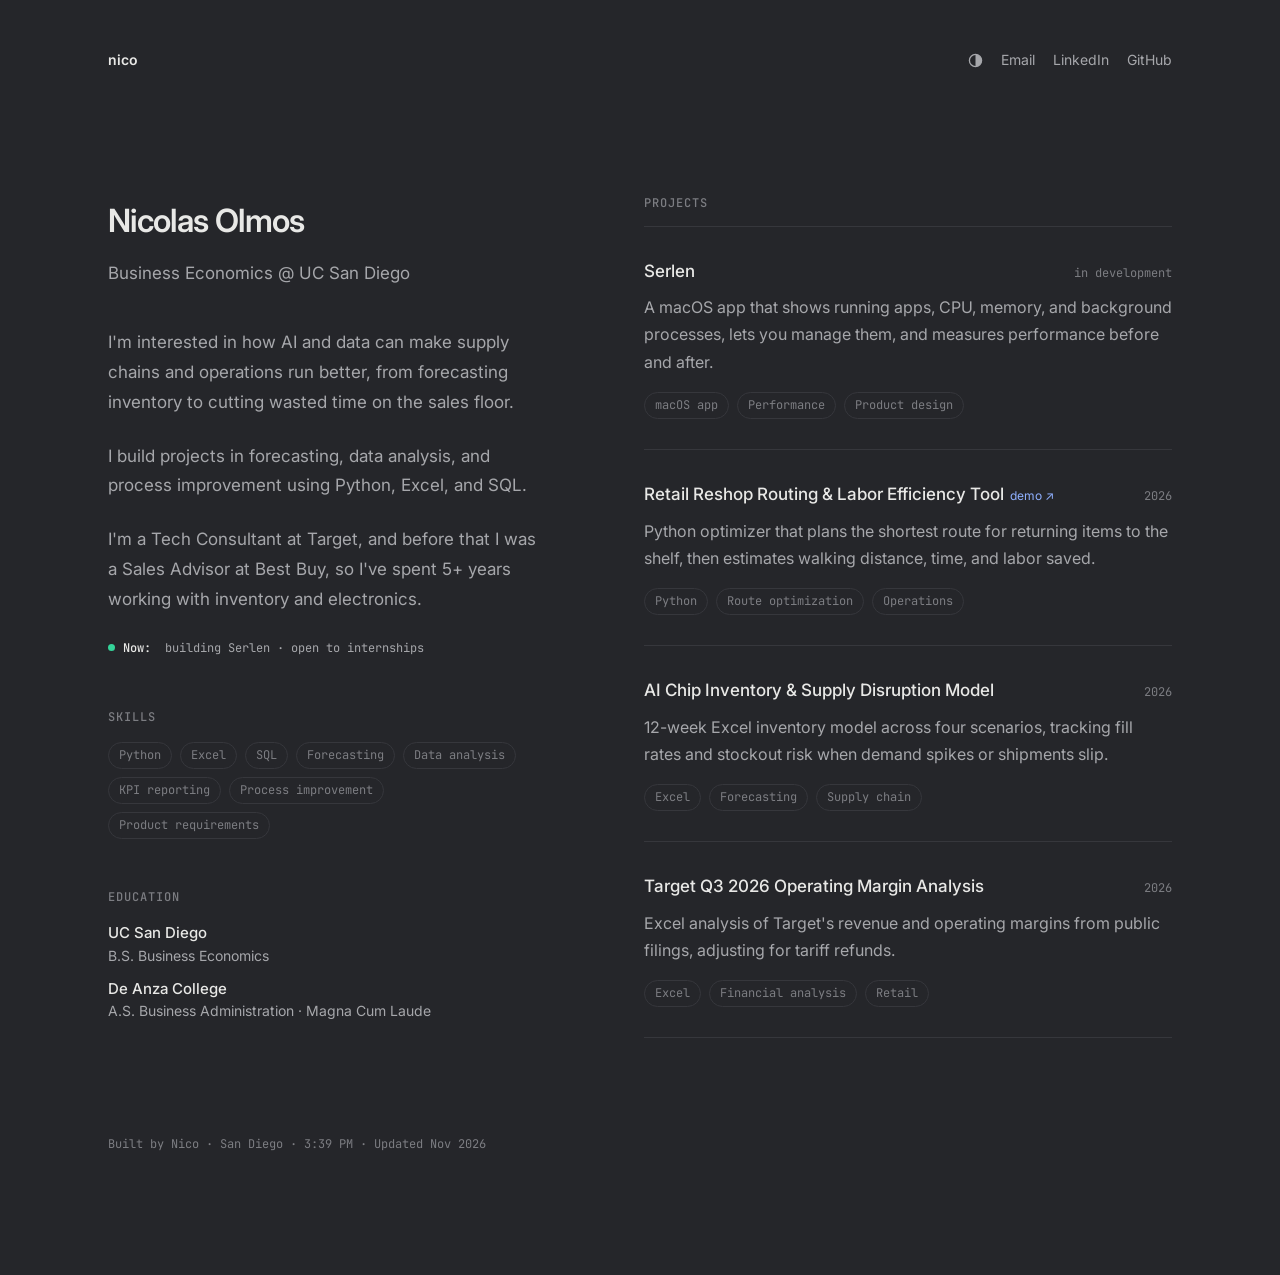
==== index.html @ 308cb354 "Link Reshop Relay demo" ====
<!DOCTYPE html>
<html lang="en">
<head>
<meta charset="UTF-8">
<meta name="viewport" content="width=device-width, initial-scale=1.0">
<title>Nicolas Olmos</title>
<meta name="description" content="Business Economics at UC San Diego. Supply chain and business analytics projects.">
<link rel="icon" href="data:image/svg+xml,%3Csvg xmlns=%27http://www.w3.org/2000/svg%27 viewBox=%270 0 32 32%27%3E%3Crect width=%2732%27 height=%2732%27 rx=%277%27 fill=%27%2325262a%27/%3E%3Ctext x=%2716%27 y=%2722.5%27 font-family=%27Arial,sans-serif%27 font-size=%2718%27 font-weight=%27700%27 fill=%27%238fb0ff%27 text-anchor=%27middle%27%3EN%3C/text%3E%3C/svg%3E">
<link rel="preconnect" href="https://fonts.googleapis.com">
<link rel="preconnect" href="https://fonts.gstatic.com" crossorigin>
<link href="https://fonts.googleapis.com/css2?family=Inter:wght@400;500;600&family=JetBrains+Mono&display=swap" rel="stylesheet">
<link rel="stylesheet" href="style.css">
</head>
<body>
<div class="container">
  <nav><span class="mark">nico</span><div class="navlinks"><button id="theme" class="toggle" aria-label="Switch light or dark mode" title="Light / dark"><svg width="15" height="15" viewBox="0 0 16 16"><circle cx="8" cy="8" r="6.5" fill="none" stroke="currentColor" stroke-width="1.4"/><path d="M8 1.5a6.5 6.5 0 0 1 0 13z" fill="currentColor"/></svg></button><a href="mailto:nolmos28@outlook.com">Email</a><a href="https://www.linkedin.com/in/nicolasolmosba/" target="_blank" rel="noopener">LinkedIn</a><a href="https://github.com/6nico" target="_blank" rel="noopener">GitHub</a></div></nav>

  <main class="grid">
  <section class="intro">
  <h1>Nicolas Olmos</h1>
  <p class="sub">Business Economics @ UC San Diego</p>
  <p>I'm interested in how AI and data can make supply chains and operations run better, from forecasting inventory to cutting wasted time on the sales floor.</p>
  <p>I build projects in forecasting, data analysis, and process improvement using Python, Excel, and SQL.</p>
  <p>I'm a Tech Consultant at Target, and before that I was a Sales Advisor at Best Buy, so I've spent 5+ years working with inventory and electronics.</p>
  <p class="now"><span class="live-dot"></span><b>Now:</b>&nbsp; building Serlen · open to internships</p>

  <h2>Skills</h2>
  <div class="tags skills"><span>Python</span><span>Excel</span><span>SQL</span><span>Forecasting</span><span>Data analysis</span><span>KPI reporting</span><span>Process improvement</span><span>Product requirements</span></div>

  <h2>Education</h2>
  <ul class="edu">
    <li><b>UC San Diego</b><span>B.S. Business Economics</span></li>
    <li><b>De Anza College</b><span>A.S. Business Administration · Magna Cum Laude</span></li>
  </ul>

  </section>
  <section class="work">
  <h2>Projects</h2>
  <ul class="list">
    <li><div class="row"><h3>Serlen</h3><span class="meta">in development</span></div>
      <p>A macOS app that shows running apps, CPU, memory, and background processes, lets you manage them, and measures performance before and after.</p><div class="tags"><span>macOS app</span><span>Performance</span><span>Product design</span></div></li>
    <li><div class="row"><h3><a href="https://6nico.github.io/reshop-relay/" target="_blank" rel="noopener">Retail Reshop Routing &amp; Labor Efficiency Tool</a><span class="live">demo ↗</span></h3><span class="meta">2026</span></div>
      <p>Python optimizer that plans the shortest route for returning items to the shelf, then estimates walking distance, time, and labor saved.</p><div class="tags"><span>Python</span><span>Route optimization</span><span>Operations</span></div></li>
    <li><div class="row"><h3>AI Chip Inventory &amp; Supply Disruption Model</h3><span class="meta">2026</span></div>
      <p>12-week Excel inventory model across four scenarios, tracking fill rates and stockout risk when demand spikes or shipments slip.</p><div class="tags"><span>Excel</span><span>Forecasting</span><span>Supply chain</span></div></li>
    <li><div class="row"><h3>Target Q3 2026 Operating Margin Analysis</h3><span class="meta">2026</span></div>
      <p>Excel analysis of Target's revenue and operating margins from public filings, adjusting for tariff refunds.</p><div class="tags"><span>Excel</span><span>Financial analysis</span><span>Retail</span></div></li>
  </ul>

  </section>
  </main>

  <footer>Built by Nico · San Diego <span id="clock"></span> · Updated Nov 2026</footer>
</div>
<script>
// local time
(function(){var el=document.getElementById('clock');function t(){el.textContent='· '+new Date().toLocaleTimeString('en-US',{timeZone:'America/Los_Angeles',hour:'numeric',minute:'2-digit'})}t();setInterval(t,30000)})();
// theme
(function(){var r=document.documentElement,k='nico-theme';try{var t=localStorage.getItem(k);if(t)r.dataset.theme=t}catch(e){}
document.getElementById('theme').onclick=function(){var n=r.dataset.theme==='light'?'dark':'light';r.dataset.theme=n;try{localStorage.setItem(k,n)}catch(e){}}})();
</script>
<script data-goatcounter="https://6nico.goatcounter.com/count" async src="https://gc.zgo.at/count.js"></script>
</body>
</html>
---- style.css ----
:root{--bg:#25262a;--text:#e8e8e6;--muted:#a6a7ab;--faint:#7c7d82;--line:#36373c;--accent:#8fb0ff;--chip:#2e2f34}
:root[data-theme=light]{--bg:#fafafa;--text:#151515;--muted:#5f5f63;--faint:#8e8e93;--line:#e6e6e8;--accent:#2563eb;--chip:#f0f0f2}
body{transition:background .3s,color .3s}
*{margin:0;padding:0;box-sizing:border-box}
body{font-family:Inter,-apple-system,BlinkMacSystemFont,"Segoe UI",Roboto,sans-serif;background:var(--bg);color:var(--text);line-height:1.75;font-size:17px;-webkit-font-smoothing:antialiased}
.container{max-width:1160px;margin:0 auto;padding:48px 48px 120px}
nav{display:flex;justify-content:space-between;align-items:center;font-size:14px;margin-bottom:120px}
.mark{font-weight:600;letter-spacing:-.01em}
.navlinks{display:flex;gap:18px;align-items:center}
.navlinks a{color:var(--muted);text-decoration:none}
.navlinks a:hover{color:var(--text)}
nav a{color:var(--muted);text-decoration:none}
nav a:hover,nav a.active{color:var(--text)}
h1{font-size:32px;font-weight:600;letter-spacing:-.02em;margin-bottom:10px}
.sub{color:var(--muted);margin-bottom:40px}
p{color:var(--muted);margin-bottom:24px}
p strong{color:var(--text);font-weight:500}
a{color:var(--text);text-decoration:underline;text-decoration-color:var(--line);text-underline-offset:3px;transition:text-decoration-color .2s}
a:hover{text-decoration-color:var(--text)}
h2{font-size:13px;font-weight:500;text-transform:uppercase;letter-spacing:.08em;color:var(--faint);margin:88px 0 12px}
.list{list-style:none}
.list li{border-top:1px solid var(--line);padding:30px 0}
.list li:last-child{border-bottom:1px solid var(--line)}
.row{display:flex;justify-content:space-between;align-items:baseline;gap:16px}
.row h3{font-size:17px;font-weight:500}
.row h3 a{text-decoration:none}
.row h3 a:hover{color:var(--accent)}
.meta{font-size:13px;color:var(--faint);white-space:nowrap}
.list p{font-size:16px;margin:8px 0 0;line-height:1.7}
.live{font-size:12px;color:var(--accent);margin-left:6px;font-weight:400}
.links{display:flex;gap:20px;margin-top:56px;font-size:15px}
@media (max-width:560px){.container{padding:36px 22px 80px}nav{margin-bottom:72px}.row{flex-direction:column;gap:2px}}

.toggle{background:none;border:0;color:var(--muted);cursor:pointer;padding:0;display:flex;align-items:center}
.toggle:hover{color:var(--text)}
.now{font-size:14px;color:var(--muted);margin-top:8px}
.now b{color:var(--text);font-weight:500}
.live-dot{display:inline-block;vertical-align:middle;margin:0 8px 2px 0;width:7px;height:7px;border-radius:50%;background:#34d399;box-shadow:0 0 0 0 rgba(52,211,153,.6);animation:pulse 2s infinite}
@keyframes pulse{0%{box-shadow:0 0 0 0 rgba(52,211,153,.55)}70%{box-shadow:0 0 0 7px rgba(52,211,153,0)}100%{box-shadow:0 0 0 0 rgba(52,211,153,0)}}
.tags{display:flex;flex-wrap:wrap;gap:8px;margin-top:16px}
.tags span{font-size:12px;color:var(--faint);border:1px solid var(--line);border-radius:999px;padding:2px 10px}
@media (prefers-reduced-motion:reduce){.live-dot{animation:none}}

footer{margin-top:96px;font-size:12px;color:var(--faint)}

.container > *{opacity:0;transform:translateY(8px);animation:fadeUp .6s ease forwards}
.container > *:nth-child(1){animation-delay:0s}
.container > *:nth-child(2){animation-delay:.08s}
.container > *:nth-child(3){animation-delay:.16s}
.container > *:nth-child(4){animation-delay:.24s}
.container > *:nth-child(5){animation-delay:.32s}
.container > *:nth-child(6){animation-delay:.4s}
.container > *:nth-child(7){animation-delay:.48s}
.container > *:nth-child(n+8){animation-delay:.56s}
.list li{opacity:0;animation:fadeUp .5s ease forwards}
.list li:nth-child(1){animation-delay:.55s}
.list li:nth-child(2){animation-delay:.65s}
.list li:nth-child(3){animation-delay:.75s}
.list li:nth-child(4){animation-delay:.85s}
@keyframes fadeUp{to{opacity:1;transform:none}}
@media (prefers-reduced-motion:reduce){.container > *,.list li{animation:none;opacity:1;transform:none}}

.meta,.tags span,.now,footer,h2{font-family:"JetBrains Mono",ui-monospace,SFMono-Regular,Menlo,monospace;font-size:12px}

.grid{display:grid;grid-template-columns:minmax(0,5fr) minmax(0,6fr);gap:96px;align-items:start}
.intro{position:sticky;top:48px}
.work h2{margin-top:0}
.grid > section{opacity:0;transform:translateY(8px);animation:fadeUp .6s ease forwards}
.grid > section.work{animation-delay:.15s}
@media (max-width:900px){.container{max-width:680px;padding:36px 22px 80px}.grid{grid-template-columns:1fr;gap:0}.intro{position:static}.work h2{margin-top:88px}}

.intro h2{margin:48px 0 14px}
.skills{margin-top:0}
.edu{list-style:none;display:grid;gap:12px}
.edu li{display:flex;flex-direction:column;font-size:15px;line-height:1.5}
.edu b{color:var(--text);font-weight:500}
.edu span{color:var(--muted);font-size:14px}
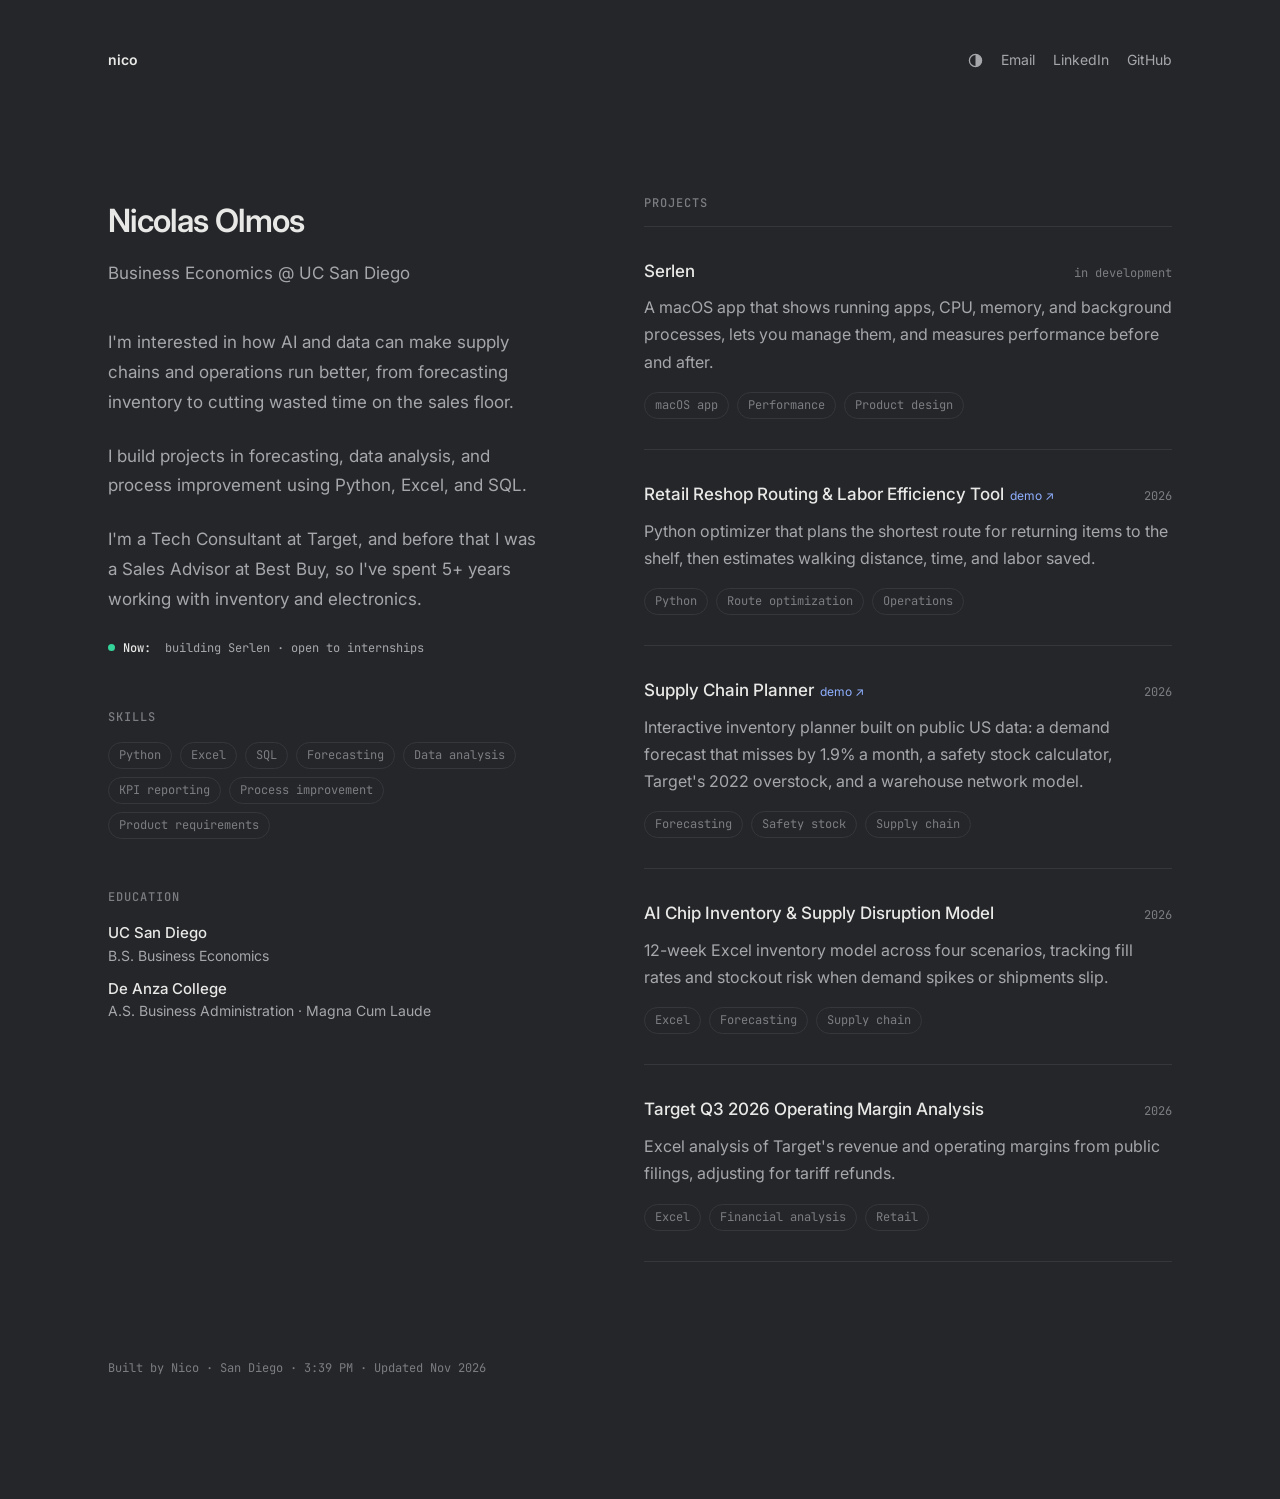
==== commit a94f59a7: "Add Supply Chain Planner project" ====
--- a/index.html
+++ b/index.html
@@ -41,6 +41,8 @@
       <p>A macOS app that shows running apps, CPU, memory, and background processes, lets you manage them, and measures performance before and after.</p><div class="tags"><span>macOS app</span><span>Performance</span><span>Product design</span></div></li>
     <li><div class="row"><h3><a href="https://6nico.github.io/reshop-relay/" target="_blank" rel="noopener">Retail Reshop Routing &amp; Labor Efficiency Tool</a><span class="live">demo ↗</span></h3><span class="meta">2026</span></div>
       <p>Python optimizer that plans the shortest route for returning items to the shelf, then estimates walking distance, time, and labor saved.</p><div class="tags"><span>Python</span><span>Route optimization</span><span>Operations</span></div></li>
+    <li><div class="row"><h3><a href="https://6nico.github.io/supply-chain-planner/" target="_blank" rel="noopener">Supply Chain Planner</a><span class="live">demo ↗</span></h3><span class="meta">2026</span></div>
+      <p>Interactive inventory planner built on public US data: a demand forecast that misses by 1.9% a month, a safety stock calculator, Target's 2022 overstock, and a warehouse network model.</p><div class="tags"><span>Forecasting</span><span>Safety stock</span><span>Supply chain</span></div></li>
     <li><div class="row"><h3>AI Chip Inventory &amp; Supply Disruption Model</h3><span class="meta">2026</span></div>
       <p>12-week Excel inventory model across four scenarios, tracking fill rates and stockout risk when demand spikes or shipments slip.</p><div class="tags"><span>Excel</span><span>Forecasting</span><span>Supply chain</span></div></li>
     <li><div class="row"><h3>Target Q3 2026 Operating Margin Analysis</h3><span class="meta">2026</span></div>
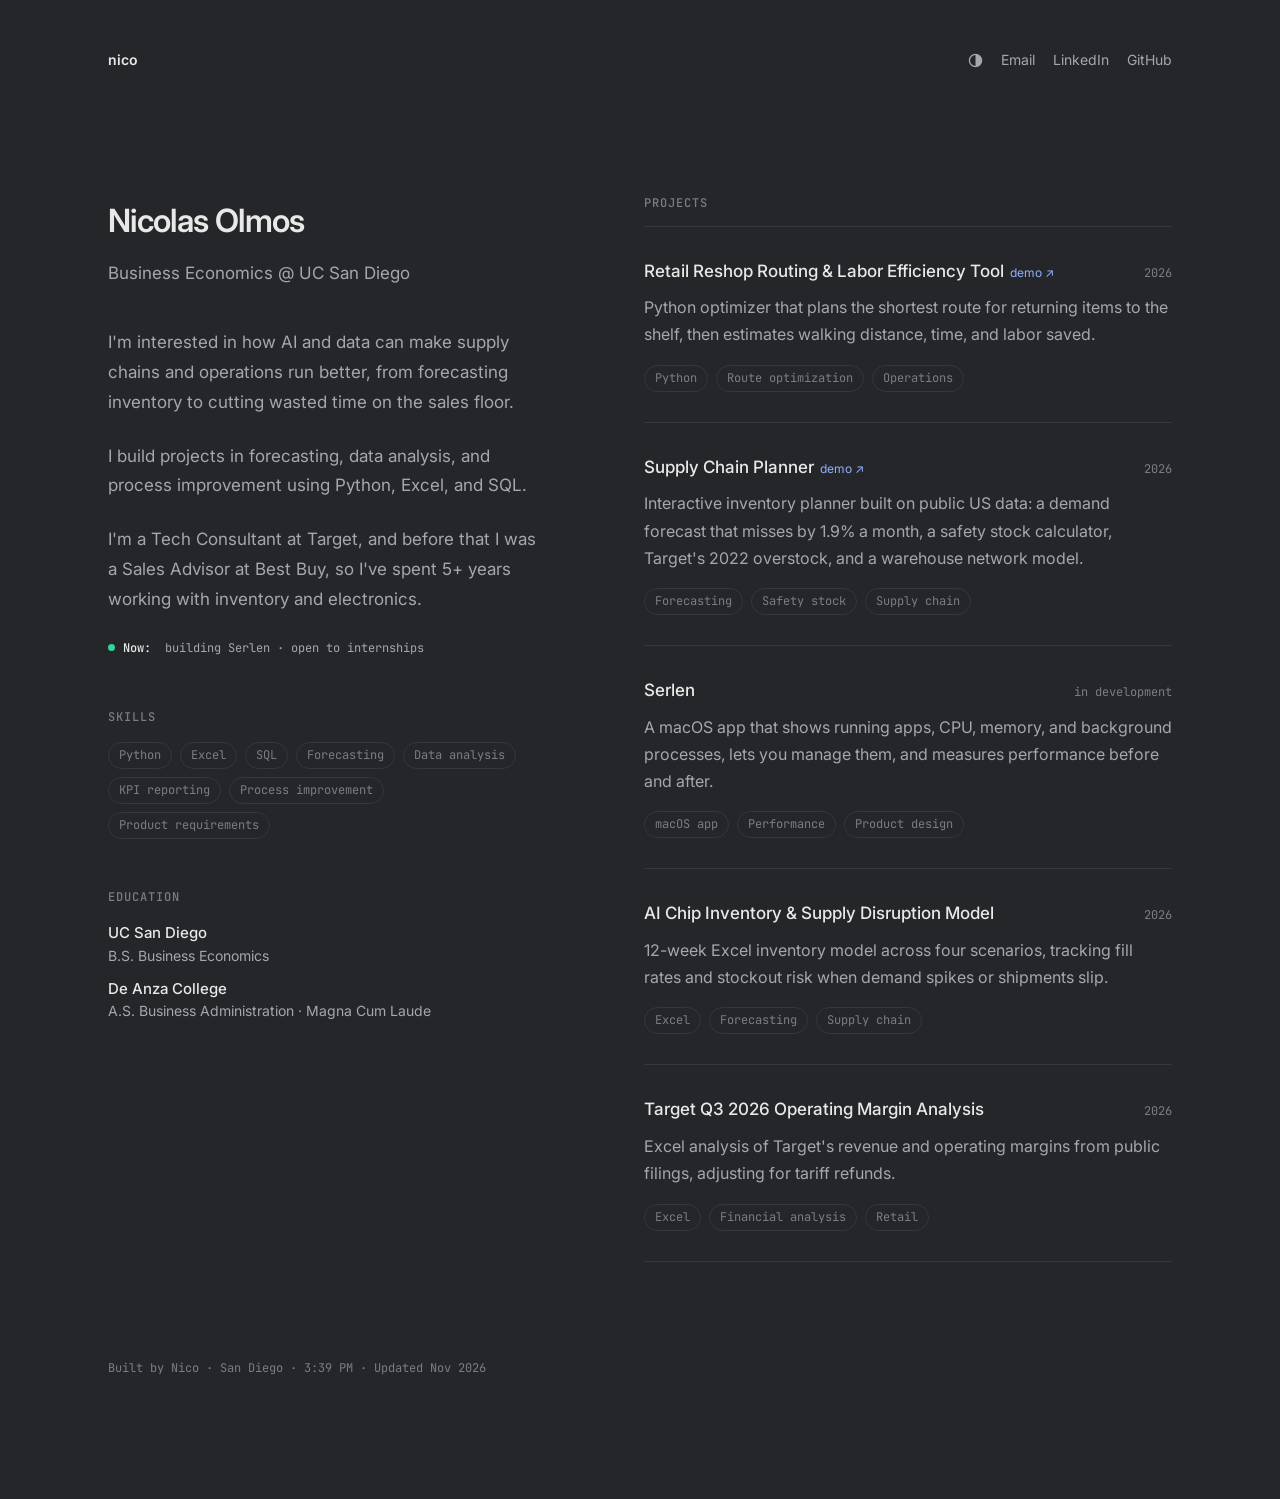
==== commit 90d015ff: "Move Serlen to third in projects" ====
--- a/index.html
+++ b/index.html
@@ -37,12 +37,12 @@
   <section class="work">
   <h2>Projects</h2>
   <ul class="list">
-    <li><div class="row"><h3>Serlen</h3><span class="meta">in development</span></div>
-      <p>A macOS app that shows running apps, CPU, memory, and background processes, lets you manage them, and measures performance before and after.</p><div class="tags"><span>macOS app</span><span>Performance</span><span>Product design</span></div></li>
     <li><div class="row"><h3><a href="https://6nico.github.io/reshop-relay/" target="_blank" rel="noopener">Retail Reshop Routing &amp; Labor Efficiency Tool</a><span class="live">demo ↗</span></h3><span class="meta">2026</span></div>
       <p>Python optimizer that plans the shortest route for returning items to the shelf, then estimates walking distance, time, and labor saved.</p><div class="tags"><span>Python</span><span>Route optimization</span><span>Operations</span></div></li>
     <li><div class="row"><h3><a href="https://6nico.github.io/supply-chain-planner/" target="_blank" rel="noopener">Supply Chain Planner</a><span class="live">demo ↗</span></h3><span class="meta">2026</span></div>
       <p>Interactive inventory planner built on public US data: a demand forecast that misses by 1.9% a month, a safety stock calculator, Target's 2022 overstock, and a warehouse network model.</p><div class="tags"><span>Forecasting</span><span>Safety stock</span><span>Supply chain</span></div></li>
+    <li><div class="row"><h3>Serlen</h3><span class="meta">in development</span></div>
+      <p>A macOS app that shows running apps, CPU, memory, and background processes, lets you manage them, and measures performance before and after.</p><div class="tags"><span>macOS app</span><span>Performance</span><span>Product design</span></div></li>
     <li><div class="row"><h3>AI Chip Inventory &amp; Supply Disruption Model</h3><span class="meta">2026</span></div>
       <p>12-week Excel inventory model across four scenarios, tracking fill rates and stockout risk when demand spikes or shipments slip.</p><div class="tags"><span>Excel</span><span>Forecasting</span><span>Supply chain</span></div></li>
     <li><div class="row"><h3>Target Q3 2026 Operating Margin Analysis</h3><span class="meta">2026</span></div>
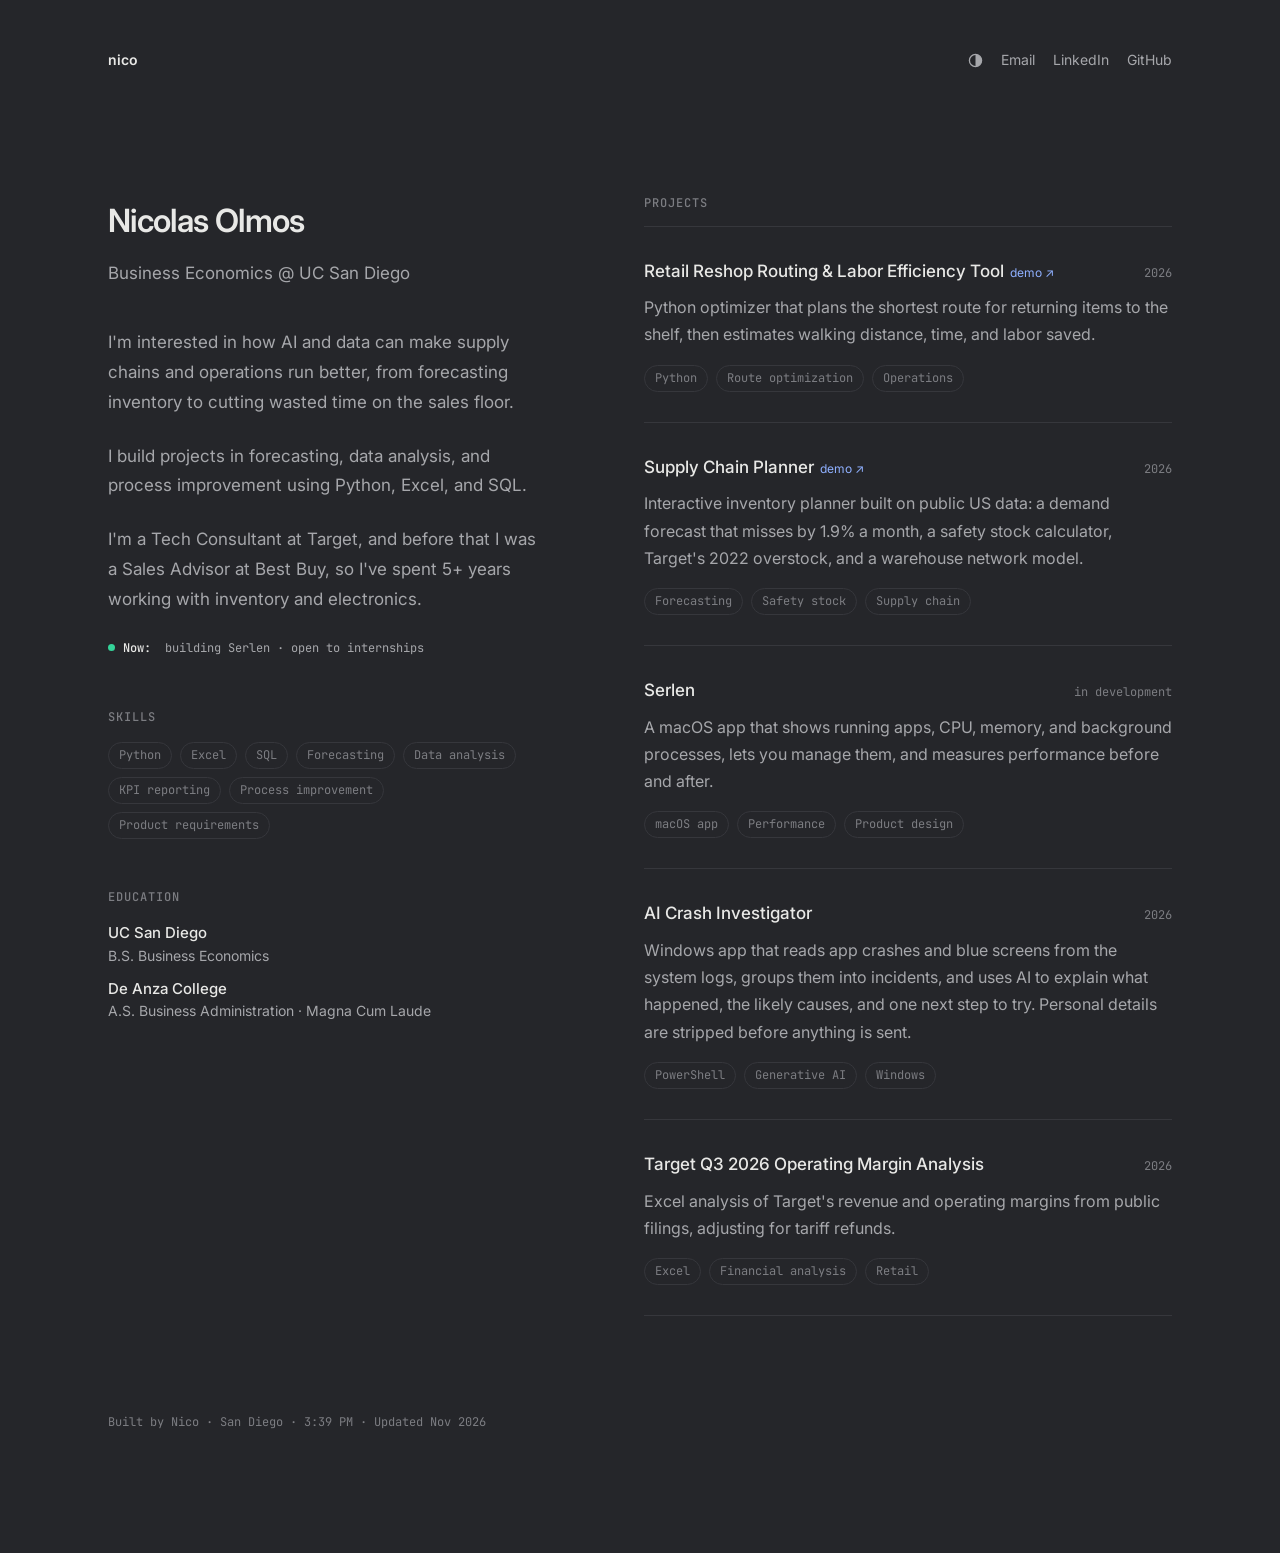
==== commit 17989911: "Replace AI Chip model with AI Crash Investigator" ====
--- a/index.html
+++ b/index.html
@@ -43,8 +43,8 @@
       <p>Interactive inventory planner built on public US data: a demand forecast that misses by 1.9% a month, a safety stock calculator, Target's 2022 overstock, and a warehouse network model.</p><div class="tags"><span>Forecasting</span><span>Safety stock</span><span>Supply chain</span></div></li>
     <li><div class="row"><h3>Serlen</h3><span class="meta">in development</span></div>
       <p>A macOS app that shows running apps, CPU, memory, and background processes, lets you manage them, and measures performance before and after.</p><div class="tags"><span>macOS app</span><span>Performance</span><span>Product design</span></div></li>
-    <li><div class="row"><h3>AI Chip Inventory &amp; Supply Disruption Model</h3><span class="meta">2026</span></div>
-      <p>12-week Excel inventory model across four scenarios, tracking fill rates and stockout risk when demand spikes or shipments slip.</p><div class="tags"><span>Excel</span><span>Forecasting</span><span>Supply chain</span></div></li>
+    <li><div class="row"><h3>AI Crash Investigator</h3><span class="meta">2026</span></div>
+      <p>Windows app that reads app crashes and blue screens from the system logs, groups them into incidents, and uses AI to explain what happened, the likely causes, and one next step to try. Personal details are stripped before anything is sent.</p><div class="tags"><span>PowerShell</span><span>Generative AI</span><span>Windows</span></div></li>
     <li><div class="row"><h3>Target Q3 2026 Operating Margin Analysis</h3><span class="meta">2026</span></div>
       <p>Excel analysis of Target's revenue and operating margins from public filings, adjusting for tariff refunds.</p><div class="tags"><span>Excel</span><span>Financial analysis</span><span>Retail</span></div></li>
   </ul>
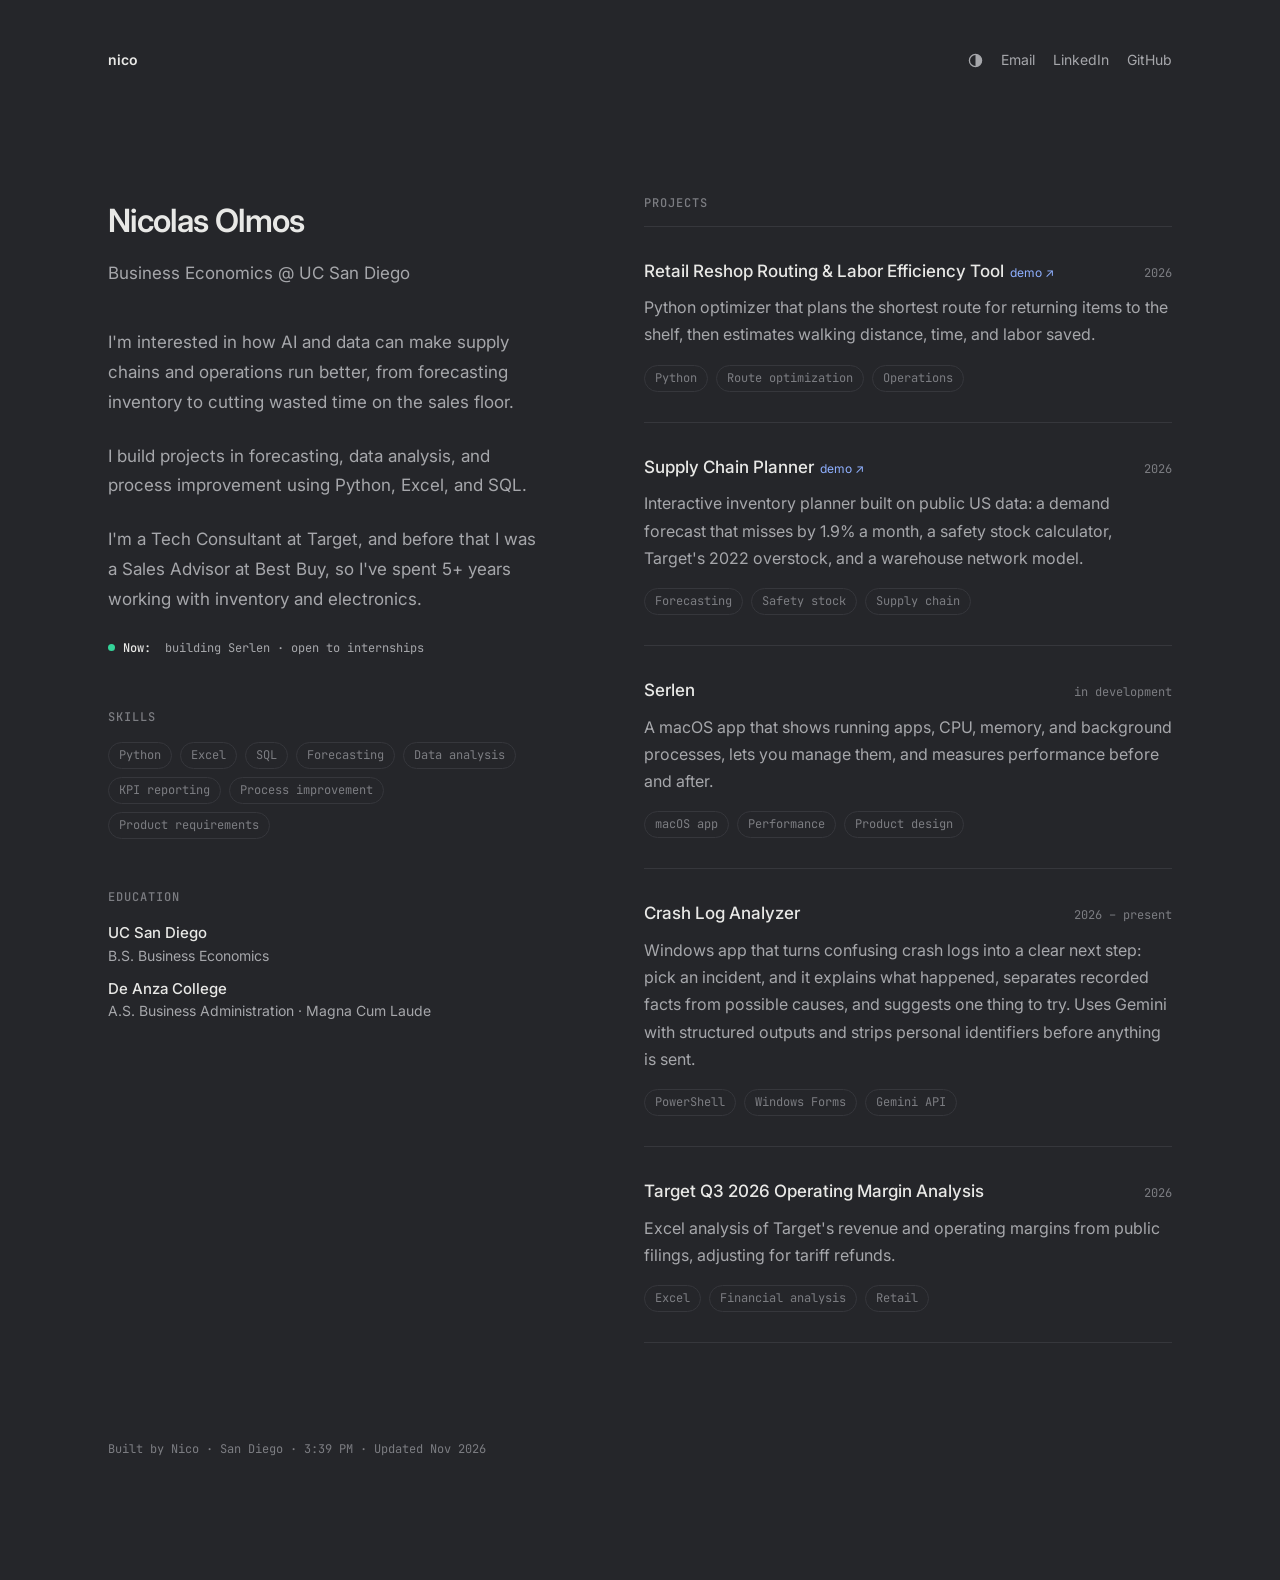
==== commit b1911ba5: "Rename to Crash Log Analyzer and match resume wording" ====
--- a/index.html
+++ b/index.html
@@ -43,8 +43,8 @@
       <p>Interactive inventory planner built on public US data: a demand forecast that misses by 1.9% a month, a safety stock calculator, Target's 2022 overstock, and a warehouse network model.</p><div class="tags"><span>Forecasting</span><span>Safety stock</span><span>Supply chain</span></div></li>
     <li><div class="row"><h3>Serlen</h3><span class="meta">in development</span></div>
       <p>A macOS app that shows running apps, CPU, memory, and background processes, lets you manage them, and measures performance before and after.</p><div class="tags"><span>macOS app</span><span>Performance</span><span>Product design</span></div></li>
-    <li><div class="row"><h3>AI Crash Investigator</h3><span class="meta">2026</span></div>
-      <p>Windows app that reads app crashes and blue screens from the system logs, groups them into incidents, and uses AI to explain what happened, the likely causes, and one next step to try. Personal details are stripped before anything is sent.</p><div class="tags"><span>PowerShell</span><span>Generative AI</span><span>Windows</span></div></li>
+    <li><div class="row"><h3>Crash Log Analyzer</h3><span class="meta">2026 – present</span></div>
+      <p>Windows app that turns confusing crash logs into a clear next step: pick an incident, and it explains what happened, separates recorded facts from possible causes, and suggests one thing to try. Uses Gemini with structured outputs and strips personal identifiers before anything is sent.</p><div class="tags"><span>PowerShell</span><span>Windows Forms</span><span>Gemini API</span></div></li>
     <li><div class="row"><h3>Target Q3 2026 Operating Margin Analysis</h3><span class="meta">2026</span></div>
       <p>Excel analysis of Target's revenue and operating margins from public filings, adjusting for tariff refunds.</p><div class="tags"><span>Excel</span><span>Financial analysis</span><span>Retail</span></div></li>
   </ul>
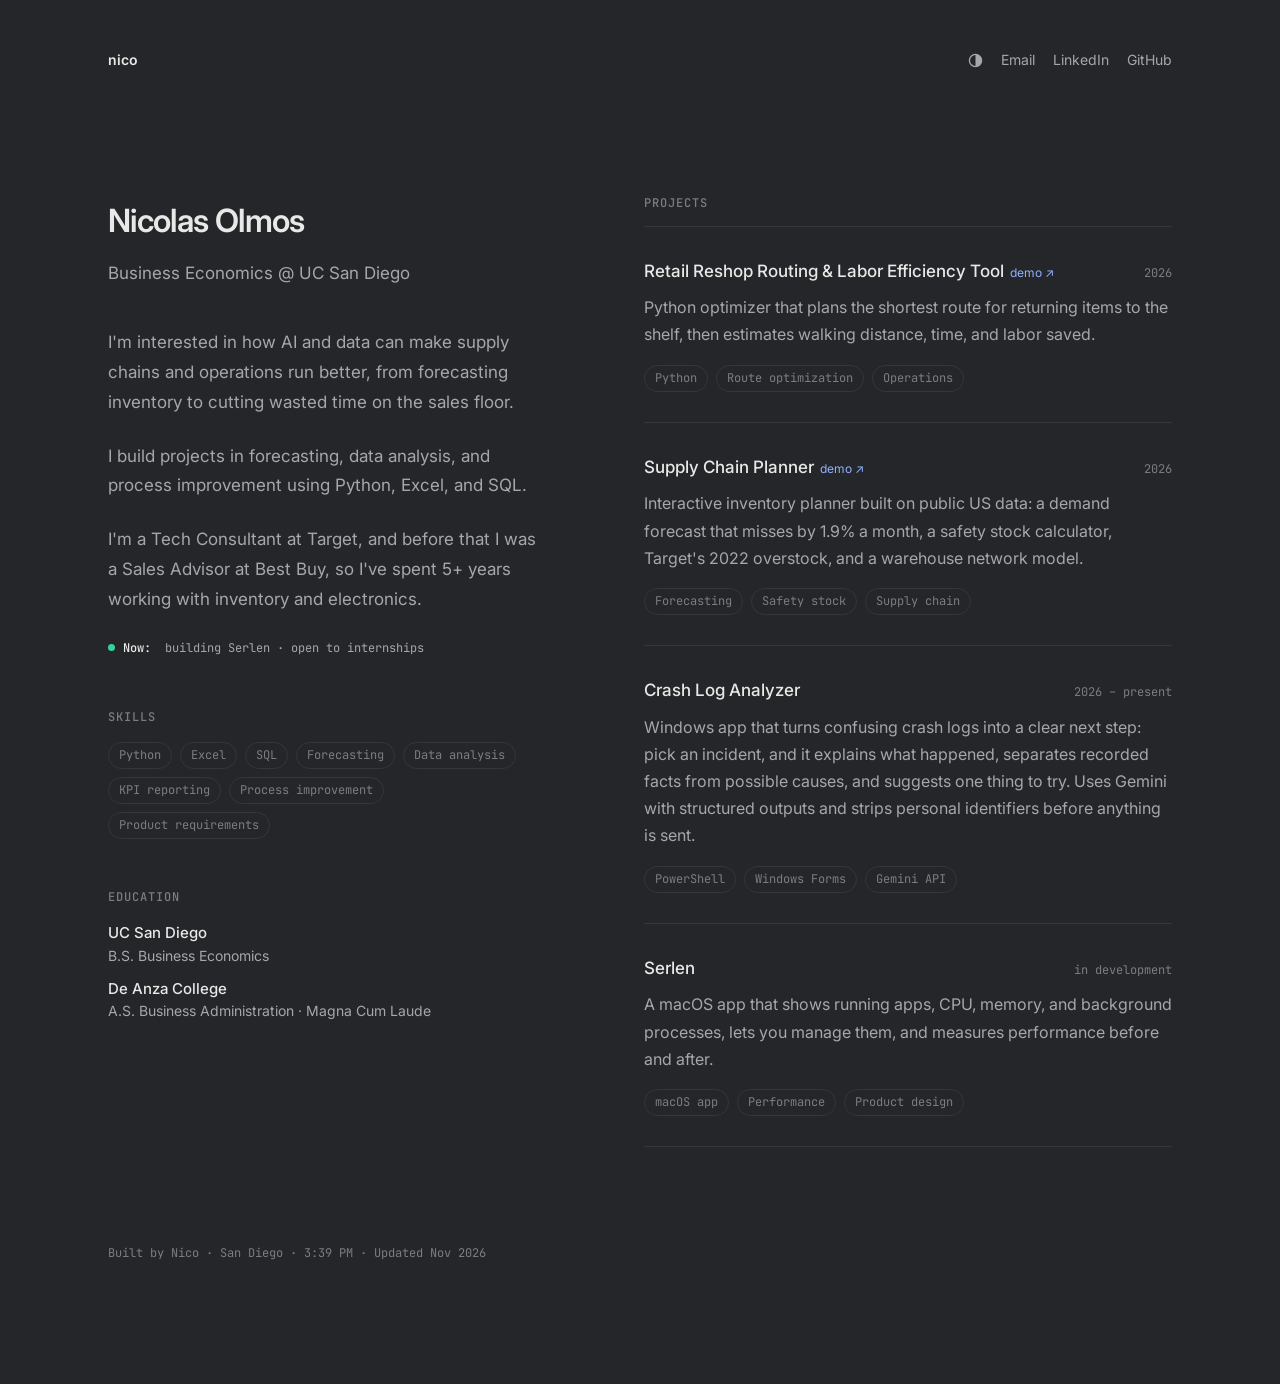
==== commit f5456771: "Move Crash Log Analyzer above Serlen; remove Target margin analysis" ====
--- a/index.html
+++ b/index.html
@@ -41,12 +41,10 @@
       <p>Python optimizer that plans the shortest route for returning items to the shelf, then estimates walking distance, time, and labor saved.</p><div class="tags"><span>Python</span><span>Route optimization</span><span>Operations</span></div></li>
     <li><div class="row"><h3><a href="https://6nico.github.io/supply-chain-planner/" target="_blank" rel="noopener">Supply Chain Planner</a><span class="live">demo ↗</span></h3><span class="meta">2026</span></div>
       <p>Interactive inventory planner built on public US data: a demand forecast that misses by 1.9% a month, a safety stock calculator, Target's 2022 overstock, and a warehouse network model.</p><div class="tags"><span>Forecasting</span><span>Safety stock</span><span>Supply chain</span></div></li>
+    <li><div class="row"><h3>Crash Log Analyzer</h3><span class="meta">2026 – present</span></div>
+      <p>Windows app that turns confusing crash logs into a clear next step: pick an incident, and it explains what happened, separates recorded facts from possible causes, and suggests one thing to try. Uses Gemini with structured outputs and strips personal identifiers before anything is sent.</p><div class="tags"><span>PowerShell</span><span>Windows Forms</span><span>Gemini API</span></div></li>
     <li><div class="row"><h3>Serlen</h3><span class="meta">in development</span></div>
       <p>A macOS app that shows running apps, CPU, memory, and background processes, lets you manage them, and measures performance before and after.</p><div class="tags"><span>macOS app</span><span>Performance</span><span>Product design</span></div></li>
-    <li><div class="row"><h3>Crash Log Analyzer</h3><span class="meta">2026 – present</span></div>
-      <p>Windows app that turns confusing crash logs into a clear next step: pick an incident, and it explains what happened, separates recorded facts from possible causes, and suggests one thing to try. Uses Gemini with structured outputs and strips personal identifiers before anything is sent.</p><div class="tags"><span>PowerShell</span><span>Windows Forms</span><span>Gemini API</span></div></li>
-    <li><div class="row"><h3>Target Q3 2026 Operating Margin Analysis</h3><span class="meta">2026</span></div>
-      <p>Excel analysis of Target's revenue and operating margins from public filings, adjusting for tariff refunds.</p><div class="tags"><span>Excel</span><span>Financial analysis</span><span>Retail</span></div></li>
   </ul>
 
   </section>
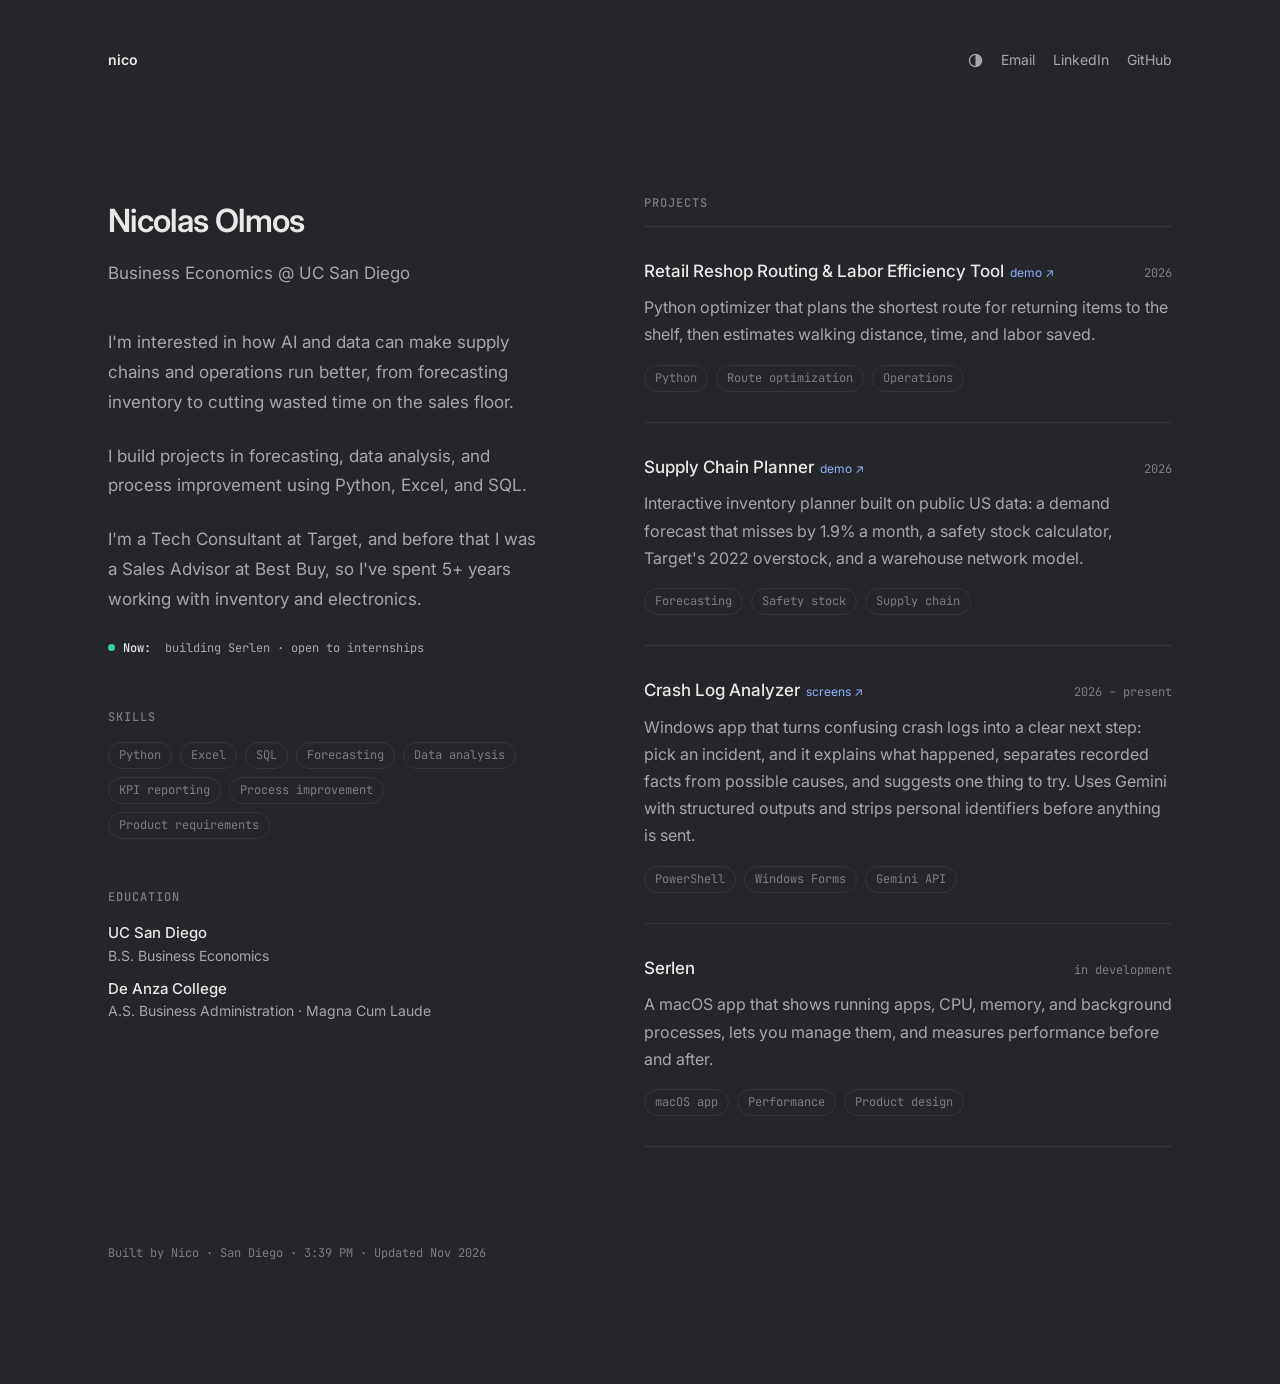
==== commit b86522a4: "Add Crash Log Analyzer showcase page with app screenshots" ====
--- a/index.html
+++ b/index.html
@@ -41,7 +41,7 @@
       <p>Python optimizer that plans the shortest route for returning items to the shelf, then estimates walking distance, time, and labor saved.</p><div class="tags"><span>Python</span><span>Route optimization</span><span>Operations</span></div></li>
     <li><div class="row"><h3><a href="https://6nico.github.io/supply-chain-planner/" target="_blank" rel="noopener">Supply Chain Planner</a><span class="live">demo ↗</span></h3><span class="meta">2026</span></div>
       <p>Interactive inventory planner built on public US data: a demand forecast that misses by 1.9% a month, a safety stock calculator, Target's 2022 overstock, and a warehouse network model.</p><div class="tags"><span>Forecasting</span><span>Safety stock</span><span>Supply chain</span></div></li>
-    <li><div class="row"><h3>Crash Log Analyzer</h3><span class="meta">2026 – present</span></div>
+    <li><div class="row"><h3><a href="https://6nico.github.io/crash-log-analyzer/">Crash Log Analyzer</a><span class="live">screens ↗</span></h3><span class="meta">2026 – present</span></div>
       <p>Windows app that turns confusing crash logs into a clear next step: pick an incident, and it explains what happened, separates recorded facts from possible causes, and suggests one thing to try. Uses Gemini with structured outputs and strips personal identifiers before anything is sent.</p><div class="tags"><span>PowerShell</span><span>Windows Forms</span><span>Gemini API</span></div></li>
     <li><div class="row"><h3>Serlen</h3><span class="meta">in development</span></div>
       <p>A macOS app that shows running apps, CPU, memory, and background processes, lets you manage them, and measures performance before and after.</p><div class="tags"><span>macOS app</span><span>Performance</span><span>Product design</span></div></li>
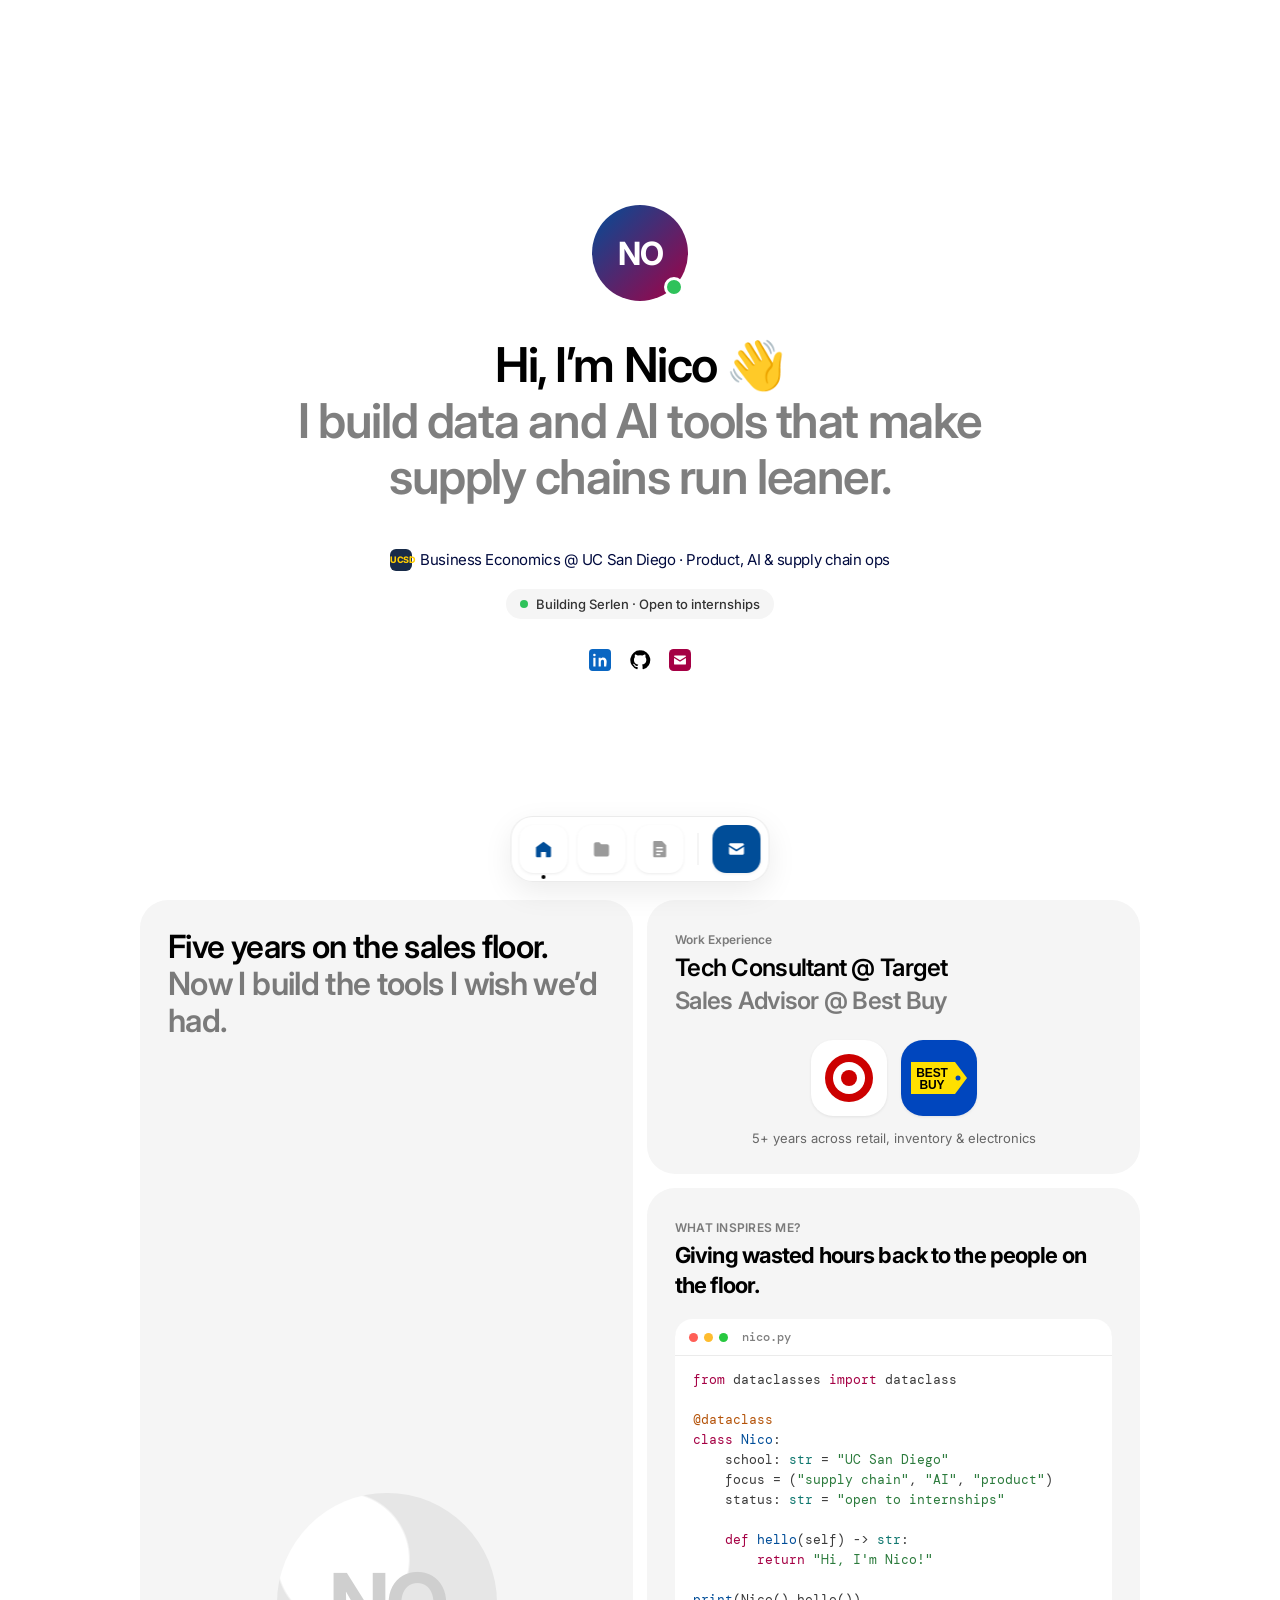
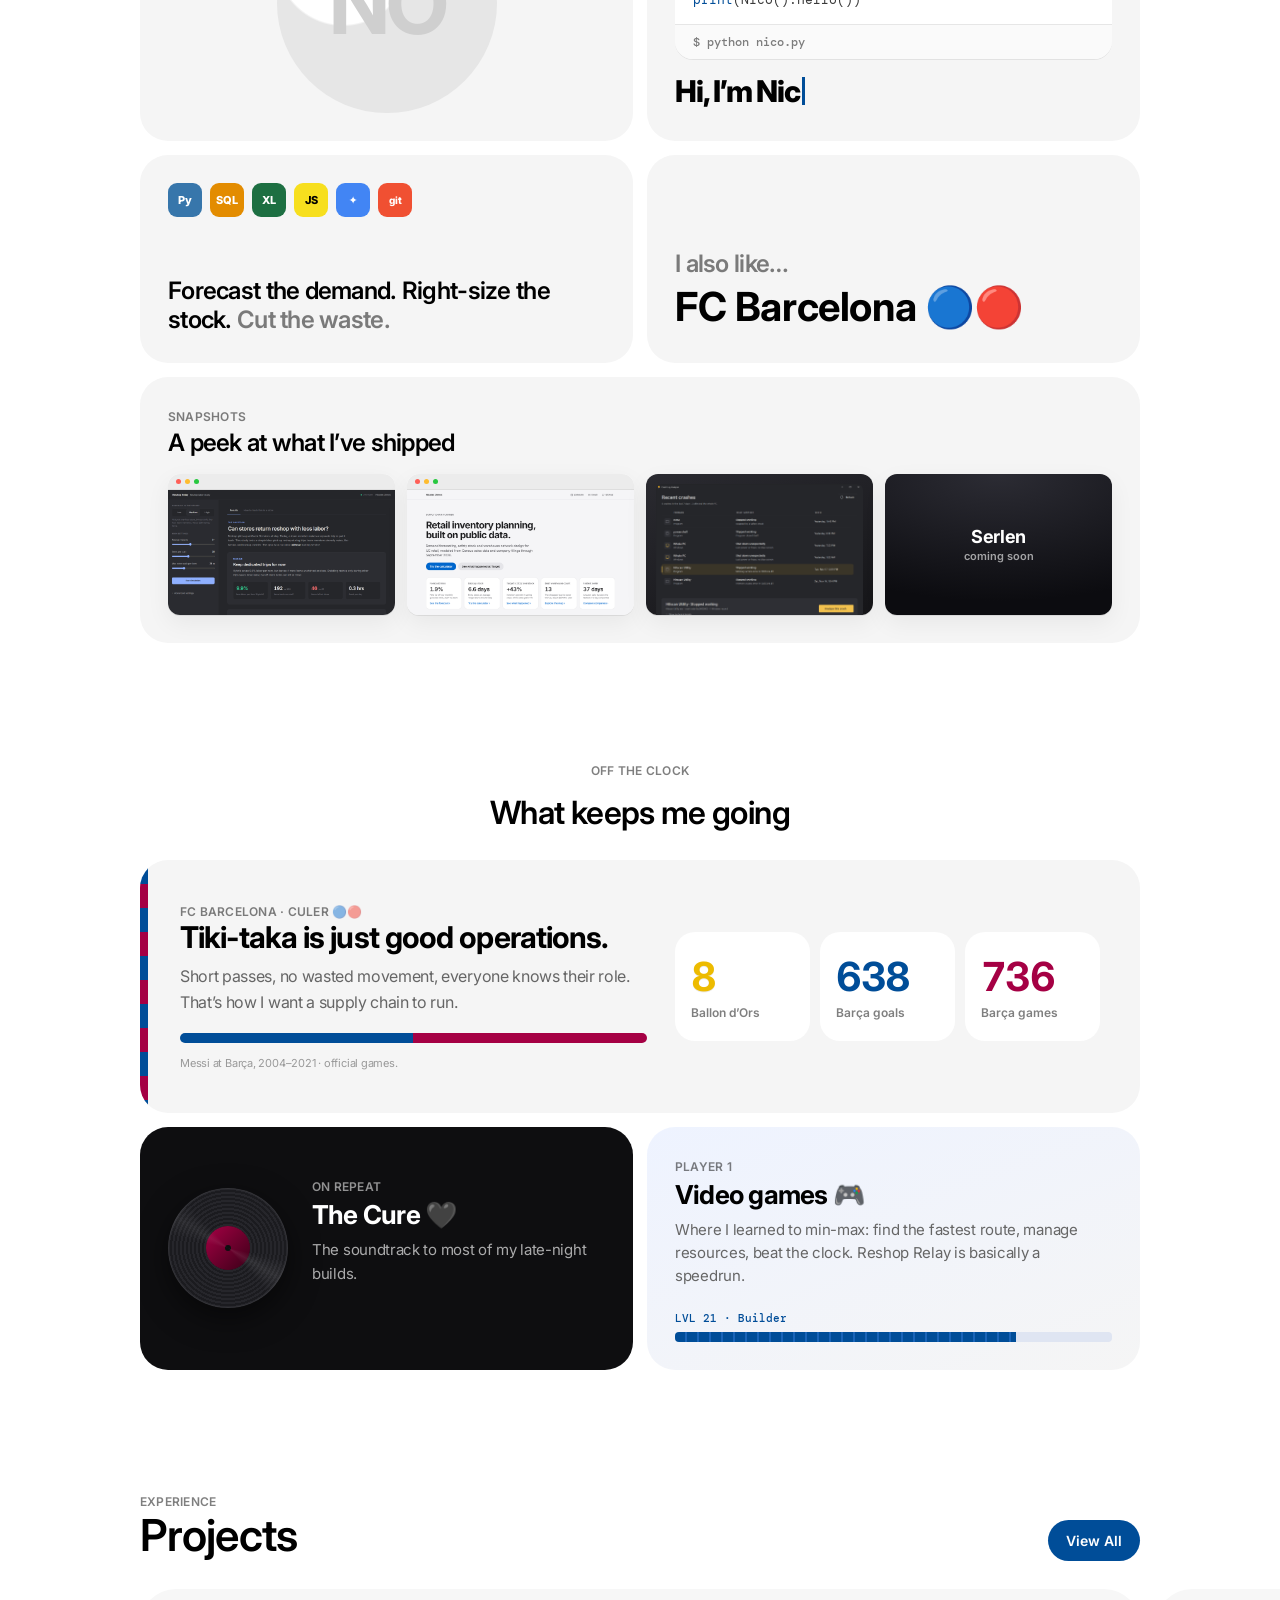
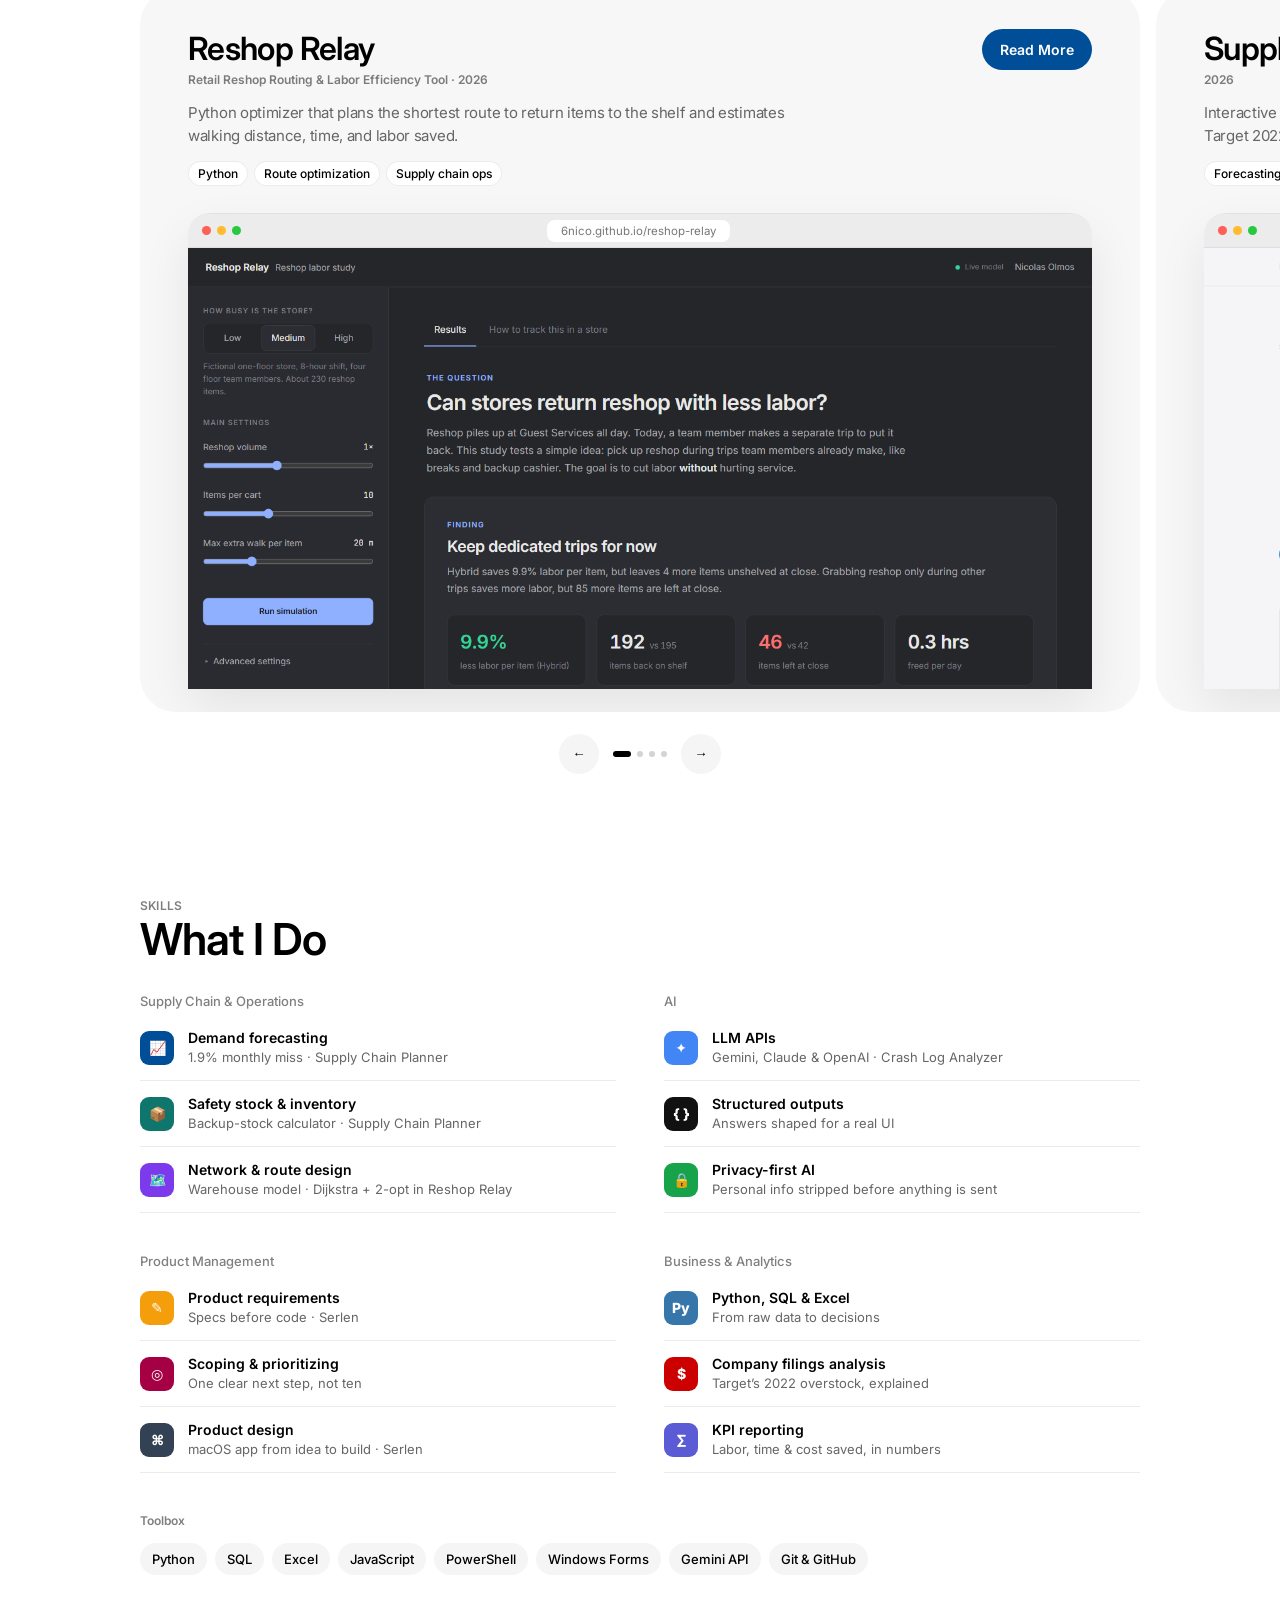
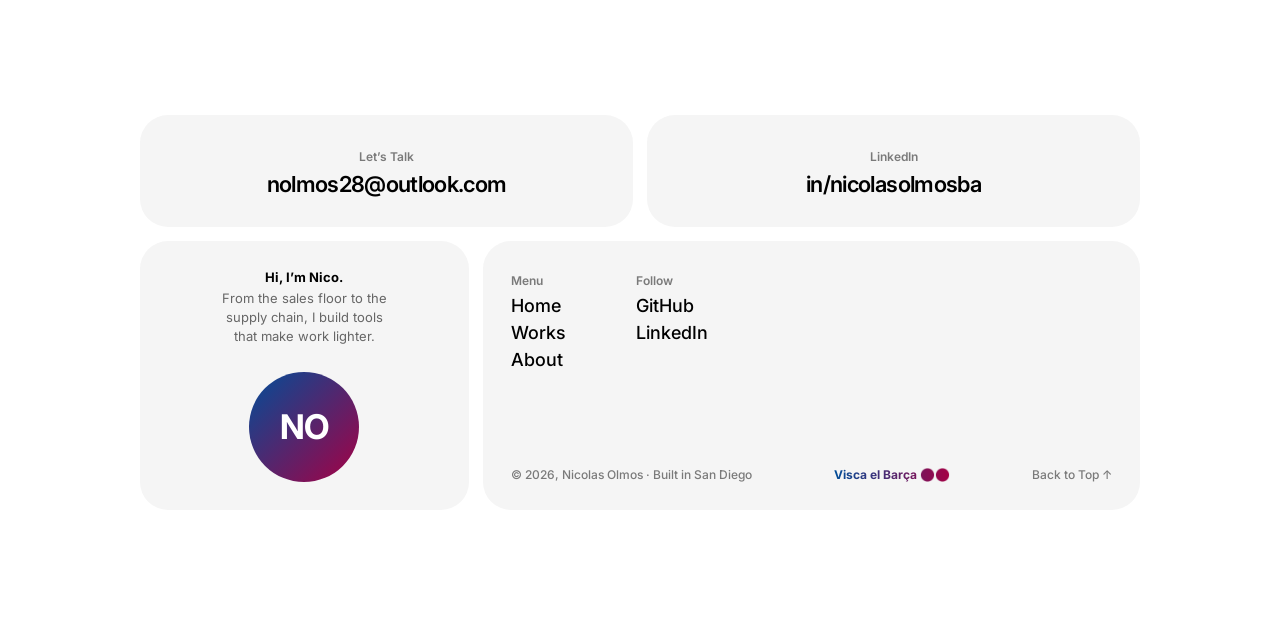
==== commit 0bdb6501: "Redesign portfolio mockup in a Framer-style layout New Home, Works, About and project pages with a f" ====
--- a/index.html
+++ b/index.html
@@ -1,64 +1,239 @@
-<!DOCTYPE html>
+<!doctype html>
 <html lang="en">
 <head>
-<meta charset="UTF-8">
-<meta name="viewport" content="width=device-width, initial-scale=1.0">
-<title>Nicolas Olmos</title>
-<meta name="description" content="Business Economics at UC San Diego. Supply chain and business analytics projects.">
-<link rel="icon" href="data:image/svg+xml,%3Csvg xmlns=%27http://www.w3.org/2000/svg%27 viewBox=%270 0 32 32%27%3E%3Crect width=%2732%27 height=%2732%27 rx=%277%27 fill=%27%2325262a%27/%3E%3Ctext x=%2716%27 y=%2722.5%27 font-family=%27Arial,sans-serif%27 font-size=%2718%27 font-weight=%27700%27 fill=%27%238fb0ff%27 text-anchor=%27middle%27%3EN%3C/text%3E%3C/svg%3E">
+<meta charset="utf-8">
+<meta name="viewport" content="width=device-width, initial-scale=1">
+<title>Nico Olmos · Portfolio</title>
+<meta name="description" content="Nicolas Olmos — Business Economics @ UC San Diego. I build data and AI tools that make supply chains run leaner.">
 <link rel="preconnect" href="https://fonts.googleapis.com">
-<link rel="preconnect" href="https://fonts.gstatic.com" crossorigin>
-<link href="https://fonts.googleapis.com/css2?family=Inter:wght@400;500;600&family=JetBrains+Mono&display=swap" rel="stylesheet">
-<link rel="stylesheet" href="style.css">
+<link href="https://fonts.googleapis.com/css2?family=Inter:wght@400;500;600;700;800&family=DM+Mono:wght@400;500&display=swap" rel="stylesheet">
+<link href="https://api.fontshare.com/v2/css?f[]=satoshi@700&display=swap" rel="stylesheet">
+<link rel="stylesheet" href="/assets/style.css">
+<link rel="icon" href="data:image/svg+xml,<svg xmlns='http://www.w3.org/2000/svg' viewBox='0 0 100 100'><text y='.9em' font-size='90'>🔵</text></svg>">
 </head>
-<body>
-<div class="container">
-  <nav><span class="mark">nico</span><div class="navlinks"><button id="theme" class="toggle" aria-label="Switch light or dark mode" title="Light / dark"><svg width="15" height="15" viewBox="0 0 16 16"><circle cx="8" cy="8" r="6.5" fill="none" stroke="currentColor" stroke-width="1.4"/><path d="M8 1.5a6.5 6.5 0 0 1 0 13z" fill="currentColor"/></svg></button><a href="mailto:nolmos28@outlook.com">Email</a><a href="https://www.linkedin.com/in/nicolasolmosba/" target="_blank" rel="noopener">LinkedIn</a><a href="https://github.com/6nico" target="_blank" rel="noopener">GitHub</a></div></nav>
-
-  <main class="grid">
-  <section class="intro">
-  <h1>Nicolas Olmos</h1>
-  <p class="sub">Business Economics @ UC San Diego</p>
-  <p>I'm interested in how AI and data can make supply chains and operations run better, from forecasting inventory to cutting wasted time on the sales floor.</p>
-  <p>I build projects in forecasting, data analysis, and process improvement using Python, Excel, and SQL.</p>
-  <p>I'm a Tech Consultant at Target, and before that I was a Sales Advisor at Best Buy, so I've spent 5+ years working with inventory and electronics.</p>
-  <p class="now"><span class="live-dot"></span><b>Now:</b>&nbsp; building Serlen · open to internships</p>
-
-  <h2>Skills</h2>
-  <div class="tags skills"><span>Python</span><span>Excel</span><span>SQL</span><span>Forecasting</span><span>Data analysis</span><span>KPI reporting</span><span>Process improvement</span><span>Product requirements</span></div>
-
-  <h2>Education</h2>
-  <ul class="edu">
-    <li><b>UC San Diego</b><span>B.S. Business Economics</span></li>
-    <li><b>De Anza College</b><span>A.S. Business Administration · Magna Cum Laude</span></li>
-  </ul>
-
-  </section>
-  <section class="work">
-  <h2>Projects</h2>
-  <ul class="list">
-    <li><div class="row"><h3><a href="https://6nico.github.io/reshop-relay/" target="_blank" rel="noopener">Retail Reshop Routing &amp; Labor Efficiency Tool</a><span class="live">demo ↗</span></h3><span class="meta">2026</span></div>
-      <p>Python optimizer that plans the shortest route for returning items to the shelf, then estimates walking distance, time, and labor saved.</p><div class="tags"><span>Python</span><span>Route optimization</span><span>Operations</span></div></li>
-    <li><div class="row"><h3><a href="https://6nico.github.io/supply-chain-planner/" target="_blank" rel="noopener">Supply Chain Planner</a><span class="live">demo ↗</span></h3><span class="meta">2026</span></div>
-      <p>Interactive inventory planner built on public US data: a demand forecast that misses by 1.9% a month, a safety stock calculator, Target's 2022 overstock, and a warehouse network model.</p><div class="tags"><span>Forecasting</span><span>Safety stock</span><span>Supply chain</span></div></li>
-    <li><div class="row"><h3><a href="https://6nico.github.io/crash-log-analyzer/">Crash Log Analyzer</a><span class="live">screens ↗</span></h3><span class="meta">2026 – present</span></div>
-      <p>Windows app that turns confusing crash logs into a clear next step: pick an incident, and it explains what happened, separates recorded facts from possible causes, and suggests one thing to try. Uses Gemini with structured outputs and strips personal identifiers before anything is sent.</p><div class="tags"><span>PowerShell</span><span>Windows Forms</span><span>Gemini API</span></div></li>
-    <li><div class="row"><h3>Serlen</h3><span class="meta">in development</span></div>
-      <p>A macOS app that shows running apps, CPU, memory, and background processes, lets you manage them, and measures performance before and after.</p><div class="tags"><span>macOS app</span><span>Performance</span><span>Product design</span></div></li>
-  </ul>
-
-  </section>
-  </main>
-
-  <footer>Built by Nico · San Diego <span id="clock"></span> · Updated Nov 2026</footer>
-</div>
-<script>
-// local time
-(function(){var el=document.getElementById('clock');function t(){el.textContent='· '+new Date().toLocaleTimeString('en-US',{timeZone:'America/Los_Angeles',hour:'numeric',minute:'2-digit'})}t();setInterval(t,30000)})();
-// theme
-(function(){var r=document.documentElement,k='nico-theme';try{var t=localStorage.getItem(k);if(t)r.dataset.theme=t}catch(e){}
-document.getElementById('theme').onclick=function(){var n=r.dataset.theme==='light'?'dark':'light';r.dataset.theme=n;try{localStorage.setItem(k,n)}catch(e){}}})();
-</script>
-<script data-goatcounter="https://6nico.goatcounter.com/count" async src="https://gc.zgo.at/count.js"></script>
+<body data-page="home" id="top">
+
+<!-- HERO -->
+<header class="wrap hero">
+  <div class="avatar reveal" aria-label="Photo coming soon">NO</div>
+  <h1 class="reveal d1"><span class="k">Hi, I’m Nico <span class="wave">👋</span></span><br>I build data and AI tools that make supply chains run leaner.</h1>
+  <div class="school reveal d2"><span class="crest">UCSD</span>Business Economics @ UC San Diego · Product, AI & supply chain ops</div>
+  <div class="pill reveal d3"><span class="dot"></span>Building Serlen · Open to internships</div>
+  <div class="socials reveal d4">
+    <a href="https://www.linkedin.com/in/nicolasolmosba/" target="_blank" rel="noopener" aria-label="LinkedIn"><svg viewBox="0 0 24 24"><rect width="24" height="24" rx="4" fill="#0a66c2"/><path fill="#fff" d="M7.1 9.5h-2.4V19h2.4zM5.9 5.2a1.4 1.4 0 1 0 0 2.8 1.4 1.4 0 0 0 0-2.8M19.3 13.8c0-2.6-1.4-4.5-3.9-4.5-1.3 0-2.2.7-2.6 1.4V9.5h-2.3V19h2.4v-4.7c0-1.3.4-2.5 1.9-2.5s1.6 1.4 1.6 2.6V19h2.4z"/></svg></a>
+    <a href="https://github.com/6nico" target="_blank" rel="noopener" aria-label="GitHub"><svg viewBox="0 0 24 24"><path d="M12 1.5a10.5 10.5 0 0 0-3.3 20.5c.5.1.7-.2.7-.5v-1.9c-2.9.6-3.5-1.3-3.5-1.3-.5-1.2-1.2-1.5-1.2-1.5-.9-.6.1-.6.1-.6 1 .1 1.6 1.1 1.6 1.1.9 1.6 2.5 1.1 3.1.9.1-.7.4-1.1.7-1.4-2.3-.3-4.8-1.2-4.8-5.2 0-1.1.4-2.1 1.1-2.8-.1-.3-.5-1.4.1-2.8 0 0 .9-.3 2.9 1.1a10 10 0 0 1 5.3 0c2-1.4 2.9-1.1 2.9-1.1.6 1.4.2 2.5.1 2.8.7.7 1.1 1.7 1.1 2.8 0 4-2.5 4.9-4.8 5.2.4.3.7 1 .7 1.9v2.9c0 .3.2.6.7.5A10.5 10.5 0 0 0 12 1.5"/></svg></a>
+    <a href="mailto:nolmos28@outlook.com" aria-label="Email"><svg viewBox="0 0 24 24"><rect width="24" height="24" rx="5" fill="#a50044"/><path fill="#fff" d="M5.5 8c0-.6.5-1 1-1h11c.5 0 1 .4 1 1v.2L12 12.3 5.5 8.2zm0 1.9 6.1 3.8c.3.2.6.2.8 0l6.1-3.8V16c0 .6-.5 1-1 1h-11c-.5 0-1-.4-1-1z"/></svg></a>
+  </div>
+</header>
+
+<!-- ABOUT BENTO -->
+<section class="wrap bento">
+  <div class="card tall reveal">
+    <h2><span class="k">Five years on the sales floor.</span> Now I build the tools I wish we’d had.</h2>
+    <div class="monogram" title="Photo coming soon">NO</div>
+  </div>
+  <div class="card reveal d1">
+    <span class="label">Work Experience</span>
+    <div class="work-list">
+      <h3>Tech Consultant @ Target</h3>
+      <h3 style="color:var(--ink-2)">Sales Advisor @ Best Buy</h3>
+    </div>
+    <div class="work-logos">
+      <div class="logo-tile" style="background:#fff" aria-label="Target">
+        <svg viewBox="0 0 100 100" width="50" height="50"><circle cx="50" cy="50" r="48" fill="#cc0000"/><circle cx="50" cy="50" r="32" fill="#fff"/><circle cx="50" cy="50" r="16" fill="#cc0000"/></svg>
+      </div>
+      <div class="logo-tile" style="background:#0046be" aria-label="Best Buy">
+        <svg viewBox="0 0 120 72" width="60" height="36"><path d="M4 4h88l24 32-24 32H4z" fill="#ffe000"/><circle cx="98" cy="36" r="5" fill="#0046be"/><text x="46" y="33" text-anchor="middle" font-family="Arial Black, Arial, sans-serif" font-weight="900" font-size="24" fill="#000">BEST</text><text x="46" y="58" text-anchor="middle" font-family="Arial Black, Arial, sans-serif" font-weight="900" font-size="24" fill="#000">BUY</text></svg>
+      </div>
+    </div>
+    <p class="yrs">5+ years across retail, inventory & electronics</p>
+  </div>
+  <div class="card reveal d2">
+    <span class="label up">What inspires me?</span>
+    <h4>Giving wasted hours back to the people on the floor.</h4>
+    <div class="editor">
+      <div class="ed-bar"><i></i><i></i><i></i><span>nico.py</span></div>
+<pre class="code"><span class="kw">from</span> dataclasses <span class="kw">import</span> dataclass
+
+<span class="dec">@dataclass</span>
+<span class="kw">class</span> <span class="fn">Nico</span>:
+    school: <span class="ty">str</span> = <span class="st">"UC San Diego"</span>
+    focus = (<span class="st">"supply chain"</span>, <span class="st">"AI"</span>, <span class="st">"product"</span>)
+    status: <span class="ty">str</span> = <span class="st">"open to internships"</span>
+
+    <span class="kw">def</span> <span class="fn">hello</span>(self) -> <span class="ty">str</span>:
+        <span class="kw">return</span> <span class="st">"Hi, I'm Nico!"</span>
+
+<span class="fn">print</span>(Nico().hello())</pre>
+      <div class="term"><span class="prompt">$ python nico.py</span></div>
+    </div>
+    <div class="code-out" data-type="Hi, I’m Nico!"><span class="typed"></span><span class="cursor"></span></div>
+  </div>
+  <div class="card reveal">
+    <div class="tools-row">
+      <span class="tool" style="background:#3776ab">Py</span>
+      <span class="tool" style="background:#e38c00">SQL</span>
+      <span class="tool" style="background:#1d6f42">XL</span>
+      <span class="tool" style="background:#f7df1e;color:#000">JS</span>
+      <span class="tool" style="background:#4285f4">✦</span>
+      <span class="tool" style="background:#f05032;font-size:10px">git</span>
+    </div>
+    <h3 style="margin-top:60px">Forecast the demand. Right-size the stock. <span style="color:var(--ink-2)">Cut the waste.</span></h3>
+  </div>
+  <div class="card likes reveal d1">
+    <h3 style="color:var(--ink-2)">I also like…</h3>
+    <div class="rotator" aria-label="FC Barcelona, Messi, Video games, The Cure, Supply chains, Building apps">
+      <ul>
+        <li>FC Barcelona 🔵🔴</li>
+        <li>Messi 🐐</li>
+        <li>Video games 🎮</li>
+        <li>The Cure 🖤</li>
+        <li>Supply chains 📦</li>
+        <li>Building apps 💻</li>
+        <li>FC Barcelona 🔵🔴</li>
+      </ul>
+    </div>
+  </div>
+  <div class="card span2 reveal">
+    <span class="label up">Snapshots</span>
+    <h3 style="margin-top:4px">A peek at what I’ve shipped</h3>
+    <div class="shots">
+      <a href="/projects/reshop-relay/" class="mini"><div class="bbar"><i></i><i></i><i></i></div><img src="/assets/reshop.png" alt="Reshop Relay" loading="lazy"></a>
+      <a href="/projects/supply-chain-planner/" class="mini"><div class="bbar"><i></i><i></i><i></i></div><img src="/assets/supply.png" alt="Supply Chain Planner" loading="lazy"></a>
+      <a href="/projects/crash-log-analyzer/" class="mini dark"><img src="/assets/crash.png" alt="Crash Log Analyzer app" loading="lazy"></a>
+      <a href="/projects/serlen/" class="mini soon"><span>Serlen</span><small>coming soon</small></a>
+    </div>
+  </div>
+</section>
+
+<!-- OFF THE CLOCK -->
+<section class="wrap sec">
+  <div class="sec-head center reveal">
+    <span class="label up">Off the clock</span>
+    <h2>What keeps me going</h2>
+  </div>
+  <div class="matchday reveal">
+    <div>
+      <span class="label up">FC Barcelona · Culer 🔵🔴</span>
+      <h3>Tiki-taka is just good operations.</h3>
+      <p>Short passes, no wasted movement, everyone knows their role. That’s how I want a supply chain to run.</p>
+      <div class="pitch"></div>
+      <p class="source">Messi at Barça, 2004–2021 · official games.</p>
+    </div>
+    <div class="stats">
+      <div class="stat"><b data-count="8">0</b><span>Ballon d’Ors</span></div>
+      <div class="stat"><b data-count="672">0</b><span>Barça goals</span></div>
+      <div class="stat"><b data-count="778">0</b><span>Barça games</span></div>
+    </div>
+  </div>
+  <div class="fun">
+    <div class="card cure reveal">
+      <div class="vinyl"><div class="label-dot"></div></div>
+      <div>
+        <span class="label up" style="color:rgba(255,255,255,.55)">On repeat</span>
+        <h3>The Cure 🖤</h3>
+        <p>The soundtrack to most of my late-night builds.</p>
+        <div class="eq"><i></i><i></i><i></i><i></i><i></i></div>
+      </div>
+    </div>
+    <div class="card game reveal d1">
+      <span class="label up">Player 1</span>
+      <h3>Video games 🎮</h3>
+      <p>Where I learned to min-max: find the fastest route, manage resources, beat the clock. Reshop Relay is basically a speedrun.</p>
+      <div class="xp"><span>LVL 21 · Builder</span><div class="xp-bar"><div></div></div></div>
+    </div>
+  </div>
+</section>
+
+<!-- PROJECTS -->
+<section class="sec">
+  <div class="wrap sec-head reveal">
+    <div><span class="label up">Experience</span><h2>Projects</h2></div>
+    <a class="btn" href="/works/">View All</a>
+  </div>
+  <div class="carousel reveal">
+    <div class="track">
+      <article class="pcard">
+        <div class="pcard-top">
+          <div><h2>Reshop Relay</h2><div class="meta">Retail Reshop Routing & Labor Efficiency Tool · 2026</div></div>
+          <a class="btn" href="/projects/reshop-relay/">Read More</a>
+        </div>
+        <p class="desc">Python optimizer that plans the shortest route to return items to the shelf and estimates walking distance, time, and labor saved.</p>
+        <div class="tags"><span>Python</span><span>Route optimization</span><span>Supply chain ops</span></div>
+        <a class="shot" href="https://6nico.github.io/reshop-relay/" target="_blank" rel="noopener"><div class="bbar"><i></i><i></i><i></i><span>6nico.github.io/reshop-relay</span></div><img src="/assets/reshop.png" alt="Reshop Relay demo" loading="lazy"></a>
+      </article>
+      <article class="pcard">
+        <div class="pcard-top">
+          <div><h2>Supply Chain Planner</h2><div class="meta">2026</div></div>
+          <a class="btn garnet" href="/projects/supply-chain-planner/">Read More</a>
+        </div>
+        <p class="desc">Interactive inventory planner on public US data: demand forecast, safety stock calculator, Target 2022 overstock analysis, warehouse network model.</p>
+        <div class="tags"><span>Forecasting</span><span>Safety stock</span><span>Supply chain</span></div>
+        <a class="shot" href="https://6nico.github.io/supply-chain-planner/" target="_blank" rel="noopener"><div class="bbar"><i></i><i></i><i></i><span>6nico.github.io/supply-chain-planner</span></div><img src="/assets/supply.png" alt="Supply Chain Planner demo" loading="lazy"></a>
+      </article>
+      <article class="pcard">
+        <div class="pcard-top">
+          <div><h2>Crash Log Analyzer</h2><div class="meta">2026 – present</div></div>
+          <a class="btn" href="/projects/crash-log-analyzer/">Read More</a>
+        </div>
+        <p class="desc">Windows app that explains crash logs, splits facts from possible causes, and suggests one next step. Uses the Gemini API with structured outputs and removes personal info before sending.</p>
+        <div class="tags"><span>AI</span><span>PowerShell</span><span>Windows Forms</span><span>Gemini API</span></div>
+        <a class="shot app" href="https://6nico.github.io/crash-log-analyzer/" target="_blank" rel="noopener"><img src="/assets/crash.png" alt="Crash Log Analyzer app window" loading="lazy"></a>
+      </article>
+      <article class="pcard">
+        <div class="pcard-top">
+          <div><h2>Serlen <span class="badge-soon">COMING SOON</span></h2><div class="meta">In development</div></div>
+          <a class="btn garnet" href="/projects/serlen/">Read More</a>
+        </div>
+        <p class="desc">macOS app to view and manage running apps, CPU, memory, and background processes, with before-and-after performance checks.</p>
+        <div class="tags"><span>Product management</span><span>macOS app</span><span>Performance</span><span>Product design</span></div>
+        <div class="shot"><div class="serlen"><div class="win"><div class="lights"><i></i><i></i><i></i></div><div class="bar" style="--w:72%"></div><div class="bar" style="--w:44%"></div><div class="bar" style="--w:58%"></div><div class="name">Serlen</div></div></div></div>
+      </article>
+    </div>
+    <div class="car-ctrl">
+      <button class="arrow prev" aria-label="Previous project">←</button>
+      <div class="dots"></div>
+      <button class="arrow next-btn" aria-label="Next project">→</button>
+    </div>
+  </div>
+</section>
+
+<!-- WHAT I DO -->
+<section class="wrap sec">
+  <div class="sec-head reveal"><div><span class="label up">Skills</span><h2>What I Do</h2></div></div>
+  <div class="stack">
+    <div class="reveal">
+      <h5>Supply Chain & Operations</h5>
+      <div class="item"><span class="ic" style="background:#004d98">📈</span><div><b>Demand forecasting</b><small>1.9% monthly miss · Supply Chain Planner</small></div></div>
+      <div class="item"><span class="ic" style="background:#0f766e">📦</span><div><b>Safety stock & inventory</b><small>Backup-stock calculator · Supply Chain Planner</small></div></div>
+      <div class="item"><span class="ic" style="background:#7c3aed">🗺️</span><div><b>Network & route design</b><small>Warehouse model · Dijkstra + 2-opt in Reshop Relay</small></div></div>
+    </div>
+    <div class="reveal d1">
+      <h5>AI</h5>
+      <div class="item"><span class="ic" style="background:#4285f4">✦</span><div><b>LLM APIs</b><small>Gemini, Claude & OpenAI · Crash Log Analyzer</small></div></div>
+      <div class="item"><span class="ic" style="background:#111">{ }</span><div><b>Structured outputs</b><small>Answers shaped for a real UI</small></div></div>
+      <div class="item"><span class="ic" style="background:#16a34a">🔒</span><div><b>Privacy-first AI</b><small>Personal info stripped before anything is sent</small></div></div>
+    </div>
+    <div class="reveal">
+      <h5>Product Management</h5>
+      <div class="item"><span class="ic" style="background:#f59e0b">✎</span><div><b>Product requirements</b><small>Specs before code · Serlen</small></div></div>
+      <div class="item"><span class="ic" style="background:#a50044">◎</span><div><b>Scoping & prioritizing</b><small>One clear next step, not ten</small></div></div>
+      <div class="item"><span class="ic" style="background:#334155">⌘</span><div><b>Product design</b><small>macOS app from idea to build · Serlen</small></div></div>
+    </div>
+    <div class="reveal d1">
+      <h5>Business & Analytics</h5>
+      <div class="item"><span class="ic" style="background:#3776ab">Py</span><div><b>Python, SQL & Excel</b><small>From raw data to decisions</small></div></div>
+      <div class="item"><span class="ic" style="background:#cc0000">$</span><div><b>Company filings analysis</b><small>Target’s 2022 overstock, explained</small></div></div>
+      <div class="item"><span class="ic" style="background:#5b5bd6">∑</span><div><b>KPI reporting</b><small>Labor, time & cost saved, in numbers</small></div></div>
+    </div>
+  </div>
+  <div class="toolbox reveal">
+    <span class="label">Toolbox</span>
+    <div class="chips"><span>Python</span><span>SQL</span><span>Excel</span><span>JavaScript</span><span>PowerShell</span><span>Windows Forms</span><span>Gemini API</span><span>Git & GitHub</span></div>
+  </div>
+</section>
+
+<div id="footer"></div>
+<script src="/assets/main.js"></script>
 </body>
 </html>
--- a/assets/style.css
+++ b/assets/style.css
@@ -0,0 +1,364 @@
+:root {
+  --ink: #000;
+  --ink-2: rgba(0, 0, 0, 0.5);
+  --ink-3: #666;
+  --card: #f5f5f5;
+  --card-2: #ededed;
+  --line: rgba(0, 0, 0, 0.08);
+  --blue: #004d98;
+  --garnet: #a50044;
+  --gold: #edbb00;
+  --radius: 28px;
+  --max: 1000px;
+}
+
+* { box-sizing: border-box; margin: 0; padding: 0; }
+html { scroll-behavior: smooth; }
+body {
+  font-family: "Inter", system-ui, sans-serif;
+  background: #fff;
+  color: var(--ink);
+  -webkit-font-smoothing: antialiased;
+  overflow-x: hidden;
+}
+a { color: inherit; text-decoration: none; }
+img { display: block; max-width: 100%; }
+.wrap { width: min(var(--max), 100% - 32px); margin: 0 auto; }
+
+/* ---------- Reveal motion ---------- */
+.reveal { opacity: 0; transform: translateY(28px); filter: blur(6px);
+  transition: opacity .9s cubic-bezier(.2,.7,.2,1), transform .9s cubic-bezier(.2,.7,.2,1), filter .9s; }
+.reveal.in { opacity: 1; transform: none; filter: none; }
+.reveal.d1 { transition-delay: .08s; } .reveal.d2 { transition-delay: .16s; }
+.reveal.d3 { transition-delay: .24s; } .reveal.d4 { transition-delay: .32s; }
+@media (prefers-reduced-motion: reduce) {
+  .reveal { opacity: 1; transform: none; filter: none; transition: none; }
+}
+
+/* ---------- Dock nav ---------- */
+.dock {
+  position: fixed; left: 50%; bottom: 18px; transform: translateX(-50%);
+  display: flex; align-items: center; gap: 10px; padding: 8px;
+  background: rgba(255,255,255,.85); backdrop-filter: blur(14px);
+  border: 1px solid var(--line); border-radius: 22px;
+  box-shadow: 0 10px 30px rgba(0,0,0,.08); z-index: 50;
+}
+.dock a { position: relative; width: 48px; height: 48px; border-radius: 14px;
+  display: grid; place-items: center; background: #fff;
+  box-shadow: 0 1px 3px rgba(0,0,0,.08); color: #9a9a9a;
+  transition: transform .25s cubic-bezier(.3,1.6,.5,1), color .2s; }
+.dock a:hover { transform: translateY(-4px) scale(1.08); color: var(--blue); }
+.dock a.active { color: var(--blue); }
+.dock a.active::after { content: ""; position: absolute; bottom: -6px; width: 4px; height: 4px; border-radius: 50%; background: #000; }
+.dock a .tip { position: absolute; bottom: 60px; background: #111; color: #fff; font-size: 12px; font-weight: 500;
+  padding: 4px 8px; border-radius: 8px; opacity: 0; pointer-events: none; transform: translateY(4px); transition: .2s; white-space: nowrap; }
+.dock a:hover .tip { opacity: 1; transform: none; }
+.dock .sep { width: 1px; height: 32px; background: var(--line); margin: 0 4px; }
+.dock a.mail { background: var(--blue); color: #fff; }
+.dock a.mail:hover { background: var(--garnet); color: #fff; }
+.dock svg { width: 20px; height: 20px; }
+
+/* ---------- Hero ---------- */
+.hero { min-height: 100svh; display: flex; flex-direction: column; align-items: center; justify-content: center;
+  text-align: center; padding: 120px 0 140px; }
+.avatar { position: relative; width: 96px; height: 96px; border-radius: 50%;
+  background: linear-gradient(135deg, var(--blue), var(--garnet)); color: #fff;
+  display: grid; place-items: center; font-weight: 700; font-size: 32px; letter-spacing: -1px; margin-bottom: 36px; }
+.avatar::after { content: ""; position: absolute; right: 4px; bottom: 4px; width: 14px; height: 14px;
+  border-radius: 50%; background: #2fc25b; border: 3px solid #fff; }
+.hero h1 { font-size: clamp(34px, 6vw, 48px); line-height: 1.16; letter-spacing: -0.03em; font-weight: 600; color: var(--ink-2); max-width: 720px; text-wrap: balance; }
+.hero h1 .k { color: #000; }
+.wave { display: inline-block; transform-origin: 70% 70%; animation: wave 2.4s ease-in-out infinite; }
+@keyframes wave { 0%,60%,100% { transform: rotate(0); } 10%,30% { transform: rotate(14deg); } 20% { transform: rotate(-8deg); } 40% { transform: rotate(-4deg); } 50% { transform: rotate(10deg); } }
+.school { display: flex; align-items: center; gap: 8px; margin-top: 44px; font-size: 15px; letter-spacing: -0.03em; color: #000a3e; }
+.school .crest { width: 22px; height: 22px; border-radius: 6px; background: #182b49; color: #ffcd00; font-size: 9px; font-weight: 800; display: grid; place-items: center; }
+.pill { display: inline-flex; align-items: center; gap: 8px; margin-top: 18px; padding: 7px 14px; border-radius: 999px;
+  background: var(--card); font-size: 13px; font-weight: 500; color: #333; }
+.pill .dot { width: 8px; height: 8px; border-radius: 50%; background: #2fc25b; box-shadow: 0 0 0 0 rgba(47,194,91,.6); animation: ping 2s infinite; }
+@keyframes ping { 70% { box-shadow: 0 0 0 8px rgba(47,194,91,0); } 100% { box-shadow: 0 0 0 0 rgba(47,194,91,0); } }
+.socials { display: flex; gap: 10px; margin-top: 26px; }
+.socials a { width: 30px; height: 30px; border-radius: 8px; display: grid; place-items: center; transition: transform .2s; }
+.socials a:hover { transform: translateY(-3px) rotate(-4deg); }
+.socials svg { width: 22px; height: 22px; }
+
+/* ---------- Bento ---------- */
+.card { background: var(--card); border-radius: var(--radius); padding: 28px; position: relative; overflow: hidden; }
+.label { font-size: 12px; font-weight: 600; color: var(--ink-2); }
+.label.up { text-transform: uppercase; letter-spacing: .02em; }
+.bento { display: grid; grid-template-columns: 1fr 1fr; gap: 14px; }
+.bento .tall { grid-row: span 2; display: flex; flex-direction: column; min-height: 560px; }
+.bento h2 { font-size: 32px; line-height: 1.16; letter-spacing: -0.02em; font-weight: 600; color: var(--ink-2); }
+.bento h2 .k { color: #000; }
+.bento h3 { font-size: 24px; letter-spacing: -0.03em; font-weight: 600; line-height: 1.2; }
+.bento h4 { font-size: 22px; letter-spacing: -0.04em; font-weight: 700; line-height: 1.4; margin-top: 4px; }
+.monogram { margin: auto auto 0; width: 220px; height: 220px; border-radius: 50%;
+  background: radial-gradient(circle at 30% 30%, #fff 0 30%, transparent 31%), #e6e6e6;
+  display: grid; place-items: center; font-size: 84px; font-weight: 700; letter-spacing: -4px; color: #cfcfcf;
+  transition: color .4s, background .4s; }
+.tall:hover .monogram { color: #fff; background: linear-gradient(135deg, var(--blue) 50%, var(--garnet) 50%); }
+.work-list { margin-top: 6px; display: grid; gap: 4px; }
+.work-row { display: flex; align-items: baseline; gap: 10px; }
+.work-logos { display: flex; gap: 14px; margin-top: 24px; justify-content: center; }
+.logo-tile { width: 76px; height: 76px; border-radius: 22px; display: grid; place-items: center; font-weight: 800; color: #fff; font-size: 13px; letter-spacing: -.2px; }
+.logo-tile.target { background: #fff; }
+.logo-tile.target span { width: 44px; height: 44px; border-radius: 50%; border: 9px solid #cc0000; position: relative; }
+.logo-tile.target span::after { content: ""; position: absolute; inset: 4px; border-radius: 50%; background: #cc0000; }
+.logo-tile.bby { background: #0046be; } .logo-tile.bby span { background: #ffe000; color: #000; padding: 4px 6px; border-radius: 4px; font-size: 12px; }
+.yrs { text-align: center; margin-top: 14px; font-size: 13px; color: var(--ink-3); }
+.code { margin-top: 18px; background: #fff; border-radius: 18px; padding: 18px; font-family: "DM Mono", monospace; font-size: 14px; line-height: 1.45; color: var(--ink-2); white-space: pre; overflow-x: auto; }
+.code .kw { color: var(--garnet); } .code .fn { color: var(--blue); } .code .st { color: #2a7a3b; }
+.code-out { margin-top: 14px; font-size: 30px; font-weight: 800; letter-spacing: -0.04em; }
+.code-out .cursor { display: inline-block; width: 3px; height: 28px; background: var(--blue); vertical-align: -3px; margin-left: 2px; animation: blink 1s steps(1) infinite; }
+@keyframes blink { 50% { opacity: 0; } }
+.tools-row { display: flex; gap: 8px; flex-wrap: wrap; }
+.tool { width: 34px; height: 34px; border-radius: 9px; display: grid; place-items: center; font-size: 11px; font-weight: 800; color: #fff; }
+.likes { display: flex; flex-direction: column; justify-content: flex-end; }
+.rotator { height: 56px; overflow: hidden; position: relative; }
+.rotator ul { list-style: none; animation: rot 10s cubic-bezier(.7,0,.3,1) infinite; }
+.rotator li { height: 56px; font-family: "Satoshi", "Inter", sans-serif; font-weight: 700; font-size: 40px; letter-spacing: -0.01em; line-height: 56px; white-space: nowrap; }
+@keyframes rot { 0%,20% { transform: translateY(0); } 25%,45% { transform: translateY(-56px); } 50%,70% { transform: translateY(-112px); } 75%,95% { transform: translateY(-168px); } 100% { transform: translateY(-224px); } }
+.shots { display: grid; grid-template-columns: repeat(3, 1fr); gap: 8px; margin-top: 16px; }
+.shots a { aspect-ratio: 1; border-radius: 14px; overflow: hidden; background: #ddd; }
+.shots img { width: 100%; height: 100%; object-fit: cover; object-position: left top; transition: transform .5s; }
+.shots a:hover img { transform: scale(1.08); }
+.shots .soon { display: grid; place-items: center; background: #111; color: #fff; font-size: 12px; font-weight: 600; }
+
+/* ---------- Section headings ---------- */
+.sec { padding: 120px 0 0; }
+.sec-head { display: flex; align-items: flex-end; justify-content: space-between; gap: 16px; margin-bottom: 28px; }
+.sec-head.center { flex-direction: column; align-items: center; text-align: center; }
+.sec-head h2 { font-size: 44px; letter-spacing: -0.02em; font-weight: 600; line-height: 1.16; }
+.sec-head.center h2 { font-size: 32px; }
+.btn { display: inline-flex; align-items: center; gap: 6px; padding: 12px 18px; border-radius: 999px; background: var(--blue); color: #fff; font-size: 14px; font-weight: 600; transition: transform .25s, background .25s; }
+.btn:hover { transform: scale(1.05); background: var(--garnet); }
+.btn.garnet { background: var(--garnet); } .btn.garnet:hover { background: var(--blue); }
+.btn.ghost { background: #fff; color: #000; box-shadow: inset 0 0 0 1px var(--line); }
+
+/* ---------- Matchday ---------- */
+.matchday { background: var(--card); border-radius: var(--radius); padding: 40px; display: grid; grid-template-columns: 1.1fr 1fr; gap: 28px; align-items: center; position: relative; overflow: hidden; }
+.matchday::before { content: ""; position: absolute; inset: 0 auto 0 0; width: 8px;
+  background: repeating-linear-gradient(180deg, var(--blue) 0 24px, var(--garnet) 24px 48px); }
+.matchday h3 { font-size: 30px; letter-spacing: -0.03em; font-weight: 700; line-height: 1.15; }
+.matchday p { color: var(--ink-3); font-size: 16px; line-height: 1.6; margin-top: 10px; letter-spacing: -0.02em; }
+.stats { display: grid; grid-template-columns: repeat(3, 1fr); gap: 10px; }
+.stat { background: #fff; border-radius: 20px; padding: 20px 16px; }
+.stat b { display: block; font-size: 40px; letter-spacing: -0.04em; font-weight: 700; font-variant-numeric: tabular-nums; }
+.stat:nth-child(1) b { color: var(--gold); text-shadow: 0 1px 0 rgba(0,0,0,.08); }
+.stat:nth-child(2) b { color: var(--blue); } .stat:nth-child(3) b { color: var(--garnet); }
+.stat span { font-size: 12px; font-weight: 600; color: var(--ink-2); }
+.pitch { margin-top: 18px; height: 10px; border-radius: 99px; background: linear-gradient(90deg, var(--blue) 50%, var(--garnet) 50%); }
+.source { font-size: 11px !important; margin-top: 12px !important; color: #999 !important; }
+
+/* ---------- Carousel ---------- */
+.carousel { position: relative; }
+.track { display: flex; gap: 16px; overflow-x: auto; scroll-snap-type: x mandatory; scrollbar-width: none; padding: 0 calc((100vw - min(var(--max), 100vw - 32px)) / 2); scroll-padding: 0 calc((100vw - min(var(--max), 100vw - 32px)) / 2); }
+.track::-webkit-scrollbar { display: none; }
+.pcard { flex: 0 0 min(var(--max), 100vw - 32px); scroll-snap-align: start; background: #f7f7f7; border-radius: 36px; padding: 40px 48px 0; display: flex; flex-direction: column; }
+.pcard-top { display: flex; justify-content: space-between; align-items: flex-start; gap: 18px; }
+.pcard h2 { font-size: 32px; letter-spacing: -0.02em; font-weight: 600; }
+.pcard .meta { font-size: 12px; font-weight: 600; color: var(--ink-2); margin-top: 4px; }
+.pcard p.desc { font-size: 15px; line-height: 1.55; color: var(--ink-3); margin-top: 14px; max-width: 620px; letter-spacing: -0.02em; }
+.tags { display: flex; flex-wrap: wrap; gap: 6px; margin-top: 14px; }
+.tags span { font-size: 12px; font-weight: 500; padding: 5px 10px; border-radius: 999px; background: #fff; box-shadow: inset 0 0 0 1px var(--line); }
+.pcard .shot { margin-top: 28px; border-radius: 22px 22px 0 0; overflow: hidden; background: #e9e9e9; aspect-ratio: 16/8.4; box-shadow: 0 -1px 0 var(--line), 0 20px 50px rgba(0,0,0,.08); }
+.pcard .shot img { width: 100%; height: 100%; object-fit: cover; object-position: top; transition: transform .8s cubic-bezier(.2,.7,.2,1); }
+.pcard:hover .shot img { transform: scale(1.03) translateY(-6px); }
+.badge-soon { display: inline-block; margin-left: 10px; vertical-align: middle; font-size: 11px; font-weight: 700; padding: 4px 9px; border-radius: 999px; background: #000; color: #fff; letter-spacing: .02em; }
+.serlen { width: 100%; height: 100%; background: radial-gradient(120% 90% at 50% 0%, #2c2c34, #0c0c10); display: grid; place-items: center; }
+.serlen .win { width: 70%; max-width: 560px; aspect-ratio: 16/10; border-radius: 14px; background: rgba(255,255,255,.06); border: 1px solid rgba(255,255,255,.1); padding: 14px; display: flex; flex-direction: column; gap: 10px; }
+.serlen .lights { display: flex; gap: 6px; } .serlen .lights i { width: 10px; height: 10px; border-radius: 50%; background: #ff5f57; } .serlen .lights i:nth-child(2) { background: #febc2e; } .serlen .lights i:nth-child(3) { background: #28c840; }
+.serlen .bar { height: 10px; border-radius: 6px; background: rgba(255,255,255,.12); position: relative; overflow: hidden; }
+.serlen .bar::after { content: ""; position: absolute; inset: 0 auto 0 0; width: var(--w); border-radius: 6px; background: linear-gradient(90deg, #5b8cff, #a06bff); animation: pulse 3s ease-in-out infinite alternate; }
+@keyframes pulse { to { width: calc(var(--w) * .6); } }
+.serlen .name { color: #fff; font-weight: 700; font-size: 22px; letter-spacing: -0.02em; margin-top: auto; }
+.car-ctrl { display: flex; justify-content: center; align-items: center; gap: 14px; margin-top: 22px; }
+.arrow { width: 40px; height: 40px; border-radius: 50%; border: 0; background: var(--card); cursor: pointer; display: grid; place-items: center; transition: background .2s, transform .2s; }
+.arrow:hover { background: var(--blue); color: #fff; transform: scale(1.06); }
+.dots { display: flex; gap: 6px; } .dots i { width: 6px; height: 6px; border-radius: 50%; background: #d4d4d4; transition: .3s; }
+.dots i.on { background: #000; width: 18px; border-radius: 4px; }
+
+/* ---------- Stack ---------- */
+.stack { display: grid; grid-template-columns: 1fr 1fr; gap: 40px 48px; }
+.stack h5 { font-size: 13px; font-weight: 500; color: var(--ink-2); margin-bottom: 6px; }
+.stack .item { display: flex; align-items: center; gap: 14px; padding: 14px 0; border-bottom: 1px solid var(--line); }
+.stack .ic { flex: 0 0 34px; height: 34px; border-radius: 9px; display: grid; place-items: center; color: #fff; font-size: 14px; font-weight: 800; transition: transform .3s cubic-bezier(.3,1.6,.5,1); }
+.stack .item:hover .ic { transform: rotate(-8deg) scale(1.1); }
+.stack b { font-size: 14px; font-weight: 600; display: block; }
+.stack small { font-size: 13px; color: var(--ink-3); }
+
+/* ---------- Contact / footer ---------- */
+.contact { display: grid; grid-template-columns: 1fr 1fr; gap: 14px; margin-top: 140px; }
+.contact a.card { text-align: center; padding: 30px; transition: background .3s; }
+.contact a.card:hover { background: var(--card-2); }
+.contact a.card:hover big { color: var(--blue); }
+.contact big { display: block; font-size: 22px; font-weight: 600; letter-spacing: -0.03em; margin-top: 6px; transition: color .2s; word-break: break-word; }
+.foot { display: grid; grid-template-columns: 1fr 2fr; gap: 14px; margin: 14px auto 130px; }
+.foot .bio { text-align: center; display: flex; flex-direction: column; align-items: center; }
+.foot .bio p { font-size: 13px; color: var(--ink-3); line-height: 1.45; margin-top: 4px; }
+.foot .bio .avatar { width: 110px; height: 110px; margin: 26px 0 0; font-size: 34px; }
+.foot .bio .avatar::after { display: none; }
+.foot .links { display: flex; flex-direction: column; }
+.foot .cols { display: flex; gap: 70px; }
+.foot .cols a { display: block; font-size: 18px; font-weight: 500; margin-top: 6px; transition: color .2s; }
+.foot .cols a:hover { color: var(--blue); }
+.foot .bottom { margin-top: auto; padding-top: 40px; display: flex; justify-content: space-between; gap: 12px; flex-wrap: wrap; font-size: 12px; color: var(--ink-2); font-weight: 500; }
+.foot .visca { font-weight: 700; background: linear-gradient(90deg, var(--blue), var(--garnet)); -webkit-background-clip: text; background-clip: text; color: transparent; }
+.foot .bottom a:hover { color: #000; }
+
+/* ---------- Inner pages ---------- */
+.page-head { padding: 90px 0 60px; text-align: center; display: flex; flex-direction: column; align-items: center; }
+.page-head .avatar { width: 96px; height: 96px; border-radius: 26px; margin-bottom: 30px; }
+.page-head .avatar::after { display: none; }
+.page-head h1 { font-size: 24px; font-weight: 600; color: var(--ink-2); letter-spacing: -0.03em; }
+.page-head h1.big { font-size: clamp(34px, 6vw, 52px); color: #000; letter-spacing: -0.04em; margin-top: 6px; }
+.works-list { display: grid; gap: 18px; }
+.works-list .pcard { flex: none; width: 100%; }
+.about-copy { width: min(620px, 100% - 32px); margin: 0 auto; }
+.about-copy p { font-size: clamp(22px, 3.4vw, 28px); line-height: 1.32; font-weight: 600; letter-spacing: -0.03em; margin-bottom: 44px; }
+.about-copy p .w { opacity: .15; transition: opacity .4s; }
+.about-copy p .w.on { opacity: 1; }
+.about-copy .hl { color: var(--blue); } .about-copy .hl2 { color: var(--garnet); }
+.about-grid { display: grid; grid-template-columns: 1fr 1fr; gap: 14px; margin-top: 40px; }
+.about-grid .card h3 { font-size: 22px; letter-spacing: -0.03em; margin-top: 6px; }
+.tl { margin-top: 14px; display: grid; gap: 14px; }
+.tl div { display: flex; gap: 14px; align-items: center; }
+.tl .mk { flex: 0 0 44px; height: 44px; border-radius: 12px; display: grid; place-items: center; color: #fff; font-weight: 800; font-size: 13px; }
+.tl b { font-size: 15px; display: block; letter-spacing: -0.02em; }
+.tl small { font-size: 13px; color: var(--ink-3); }
+.chips { display: flex; flex-wrap: wrap; gap: 8px; margin-top: 14px; }
+.chips span { background: #fff; padding: 8px 12px; border-radius: 999px; font-size: 13px; font-weight: 500; transition: .2s; }
+.chips span:hover { background: var(--blue); color: #fff; }
+.span2 { grid-column: span 2; }
+
+.proj-hero { padding: 90px 0 40px; }
+.back { font-size: 14px; font-weight: 600; color: var(--ink-2); display: inline-flex; gap: 6px; }
+.back:hover { color: var(--blue); }
+.proj-hero h1 { font-size: clamp(36px, 6vw, 56px); letter-spacing: -0.04em; font-weight: 600; margin-top: 26px; line-height: 1.05; }
+.proj-hero .lede { font-size: 19px; line-height: 1.55; color: var(--ink-3); letter-spacing: -0.02em; max-width: 680px; margin-top: 18px; }
+.proj-hero .actions { display: flex; gap: 10px; margin-top: 26px; flex-wrap: wrap; }
+.proj-shot { border-radius: 32px; background: var(--card); padding: 40px 40px 0; overflow: hidden; }
+.proj-shot .frame { border-radius: 18px 18px 0 0; overflow: hidden; box-shadow: 0 30px 60px rgba(0,0,0,.12); aspect-ratio: 16/9.6; }
+.proj-shot img { width: 100%; height: 100%; object-fit: cover; object-position: top; }
+.facts { display: grid; grid-template-columns: repeat(3, 1fr); gap: 14px; margin-top: 14px; }
+.facts .card b { display: block; font-size: 17px; letter-spacing: -0.02em; margin-top: 6px; line-height: 1.35; }
+.prose { max-width: 680px; margin: 70px auto 0; }
+.prose h2 { font-size: 28px; letter-spacing: -0.03em; font-weight: 600; margin: 40px 0 12px; }
+.prose p, .prose li { font-size: 17px; line-height: 1.65; color: #333; letter-spacing: -0.015em; }
+.prose ul { padding-left: 20px; } .prose li { margin-bottom: 6px; }
+.next { margin-top: 90px; display: block; text-align: center; }
+.next small { font-size: 12px; color: var(--ink-2); font-weight: 600; }
+.next big { display: block; font-size: clamp(28px, 5vw, 44px); letter-spacing: -0.04em; font-weight: 600; margin-top: 4px; transition: color .2s; }
+.next:hover big { color: var(--blue); }
+
+/* ---------- Confetti ---------- */
+.confetti { position: fixed; top: 0; left: 0; width: 10px; height: 14px; z-index: 100; pointer-events: none; border-radius: 2px; }
+.toast { position: fixed; top: 24px; left: 50%; transform: translate(-50%, -80px); background: #000; color: #fff; padding: 10px 18px; border-radius: 999px; font-weight: 600; font-size: 14px; z-index: 101; transition: transform .5s cubic-bezier(.3,1.5,.5,1); }
+.toast.show { transform: translate(-50%, 0); }
+
+/* ---------- Responsive ---------- */
+@media (max-width: 760px) {
+  .bento, .about-grid, .contact, .foot, .stack, .facts { grid-template-columns: 1fr; }
+  .bento .tall { grid-row: auto; min-height: 420px; }
+  .monogram { width: 170px; height: 170px; font-size: 64px; }
+  .span2 { grid-column: auto; }
+  .sec { padding-top: 90px; }
+  .sec-head h2 { font-size: 36px; }
+  .matchday { grid-template-columns: 1fr; padding: 30px 24px 30px 30px; }
+  .stat b { font-size: 30px; }
+  .stat { padding: 16px 12px; }
+  .pcard { padding: 28px 22px 0; border-radius: 28px; }
+  .pcard-top { flex-direction: column; }
+  .pcard h2 { font-size: 26px; }
+  .pcard .shot { aspect-ratio: 4/3.2; }
+  .foot .cols { gap: 48px; }
+  .proj-shot { padding: 18px 18px 0; border-radius: 24px; }
+  .rotator li { font-size: 32px; }
+  .contact { margin-top: 100px; }
+  .shots { grid-template-columns: repeat(2, 1fr) !important; }
+}
+
+/* ===== v2 additions ===== */
+.rotator ul { animation: rot6 15s cubic-bezier(.7,0,.3,1) infinite; }
+@keyframes rot6 {
+  0%,13.3% { transform: translateY(0); } 16.67%,30% { transform: translateY(-56px); }
+  33.3%,46.7% { transform: translateY(-112px); } 50%,63.3% { transform: translateY(-168px); }
+  66.7%,80% { transform: translateY(-224px); } 83.3%,96.7% { transform: translateY(-280px); }
+  100% { transform: translateY(-336px); }
+}
+
+/* Editor-style code block */
+.editor { margin-top: 18px; background: #fff; border-radius: 18px; overflow: hidden; box-shadow: 0 1px 0 var(--line); }
+.ed-bar { display: flex; align-items: center; gap: 6px; padding: 10px 14px; border-bottom: 1px solid var(--line); }
+.ed-bar i, .bbar i { width: 9px; height: 9px; border-radius: 50%; background: #ff5f57; }
+.ed-bar i:nth-child(2), .bbar i:nth-child(2) { background: #febc2e; }
+.ed-bar i:nth-child(3), .bbar i:nth-child(3) { background: #28c840; }
+.ed-bar span { margin-left: 8px; font: 500 12px "DM Mono", monospace; color: var(--ink-2); }
+.editor .code { margin: 0; border-radius: 0; background: transparent; padding: 14px 18px; font-size: 12.5px; line-height: 1.6; color: #3a3a3a; }
+.code .dec { color: #b45309; } .code .ty { color: #0f766e; }
+.term { padding: 9px 18px; background: #fafafa; border-top: 1px solid var(--line); font: 500 12px "DM Mono", monospace; color: var(--ink-2); }
+.code-out { min-height: 40px; }
+
+/* Framed screenshots */
+.bbar { flex: 0 0 auto; display: flex; align-items: center; gap: 6px; height: 34px; padding: 0 14px; background: #ececec; border-bottom: 1px solid rgba(0,0,0,.06); }
+.bbar span { margin: 0 auto; transform: translateX(-24px); font-size: 11.5px; color: #777; background: #fff; padding: 4px 14px; border-radius: 8px; max-width: 60%; overflow: hidden; text-overflow: ellipsis; white-space: nowrap; }
+.pcard .shot { display: flex; flex-direction: column; background: #fff; }
+.pcard .shot img { flex: 1; min-height: 0; }
+.pcard .shot.app { background: linear-gradient(160deg, #2a2a30, #151518); padding: 26px 26px 0; }
+.pcard .shot.app img { object-fit: cover; object-position: top center; border-radius: 12px 12px 0 0; box-shadow: 0 20px 50px rgba(0,0,0,.4); }
+.shots { grid-template-columns: repeat(4, 1fr); gap: 12px; }
+.shots .mini { aspect-ratio: 16/10; display: flex; flex-direction: column; border-radius: 12px; background: #fff; box-shadow: 0 1px 0 var(--line), 0 8px 24px rgba(0,0,0,.06); transition: transform .35s cubic-bezier(.3,1.4,.5,1); }
+.shots .mini:hover { transform: translateY(-4px); }
+.shots .mini .bbar { height: 16px; padding: 0 8px; gap: 4px; }
+.shots .mini .bbar i { width: 5px; height: 5px; }
+.shots .mini img { flex: 1; min-height: 0; object-fit: cover; object-position: top left; }
+.shots .mini.dark { background: linear-gradient(160deg, #2a2a30, #151518); padding: 10px 10px 0; }
+.shots .mini.dark img { border-radius: 6px 6px 0 0; object-position: top center; }
+.shots .mini.soon { background: radial-gradient(120% 90% at 50% 0%, #2c2c34, #0c0c10); color: #fff; align-items: center; justify-content: center; }
+.shots .mini.soon span { font-weight: 700; font-size: 18px; letter-spacing: -0.02em; }
+.shots .mini.soon small { font-size: 11px; opacity: .6; margin-top: 2px; }
+.shots a:hover img { transform: none; }
+.proj-shot .frame { display: flex; flex-direction: column; background: #fff; }
+.proj-shot .frame img { flex: 1; min-height: 0; }
+.proj-shot.app { background: linear-gradient(160deg, #2a2a30, #151518); }
+
+/* Off-the-clock cards */
+.fun { display: grid; grid-template-columns: 1fr 1fr; gap: 14px; margin-top: 14px; }
+.fun h3 { font-size: 26px; letter-spacing: -0.03em; font-weight: 700; margin-top: 4px; }
+.fun p { font-size: 15px; line-height: 1.55; margin-top: 8px; letter-spacing: -0.02em; color: var(--ink-3); }
+.cure { background: #0e0e10; color: #fff; display: flex; gap: 24px; align-items: center; }
+.cure p { color: rgba(255,255,255,.65); }
+.vinyl { flex: 0 0 120px; height: 120px; border-radius: 50%; position: relative;
+  background: repeating-radial-gradient(circle, #1b1b1f 0 2px, #26262b 2px 4px); box-shadow: 0 10px 30px rgba(0,0,0,.5), inset 0 0 0 1px rgba(255,255,255,.06);
+  animation: spin 4s linear infinite; }
+.vinyl::after { content: ""; position: absolute; inset: 0; border-radius: 50%; background: conic-gradient(from 30deg, transparent 0 20%, rgba(255,255,255,.08) 25%, transparent 30% 70%, rgba(255,255,255,.06) 75%, transparent 80%); }
+.vinyl .label-dot { position: absolute; inset: 38px; border-radius: 50%; background: linear-gradient(135deg, var(--garnet), #3a0018); }
+.vinyl .label-dot::after { content: ""; position: absolute; inset: 19px; border-radius: 50%; background: #0e0e10; }
+@keyframes spin { to { transform: rotate(360deg); } }
+.eq { display: flex; align-items: flex-end; gap: 4px; height: 22px; margin-top: 14px; }
+.eq i { width: 4px; border-radius: 2px; background: #fff; opacity: .8; animation: eq 1s ease-in-out infinite alternate; }
+.eq i:nth-child(1) { animation-delay: -.2s; } .eq i:nth-child(2) { animation-delay: -.6s; } .eq i:nth-child(3) { animation-delay: -.1s; } .eq i:nth-child(4) { animation-delay: -.8s; } .eq i:nth-child(5) { animation-delay: -.4s; }
+@keyframes eq { from { height: 4px; } to { height: 22px; } }
+.game { background: linear-gradient(160deg, #eef3ff, #f5f5f5); }
+.xp { margin-top: 18px; }
+.xp span { font: 500 11px "DM Mono", monospace; color: var(--blue); }
+.xp-bar { margin-top: 6px; height: 10px; border-radius: 4px; background: #dfe5f2; overflow: hidden; }
+.xp-bar div { height: 100%; width: 0; background: repeating-linear-gradient(90deg, var(--blue) 0 10px, #1a64b8 10px 12px); transition: width 1.6s .3s cubic-bezier(.2,.7,.2,1); }
+.game.in .xp-bar div { width: 78%; }
+
+/* Toolbox */
+.toolbox { margin-top: 36px; }
+.toolbox .chips span { background: var(--card); }
+
+/* Logos */
+.logo-tile { box-shadow: 0 1px 3px rgba(0,0,0,.08); }
+
+@media (max-width: 760px) {
+  .fun { grid-template-columns: 1fr; }
+  .shots { grid-template-columns: repeat(2, 1fr) !important; }
+  .cure { flex-direction: column; align-items: flex-start; }
+  .vinyl { flex-basis: auto; width: 100px; height: 100px; }
+  .vinyl .label-dot { inset: 32px; } .vinyl .label-dot::after { inset: 15px; }
+  .pcard .shot.app { padding: 14px 14px 0; }
+  .bbar span { display: none; }
+  .editor .code { font-size: 10.5px; padding: 12px; }
+}
